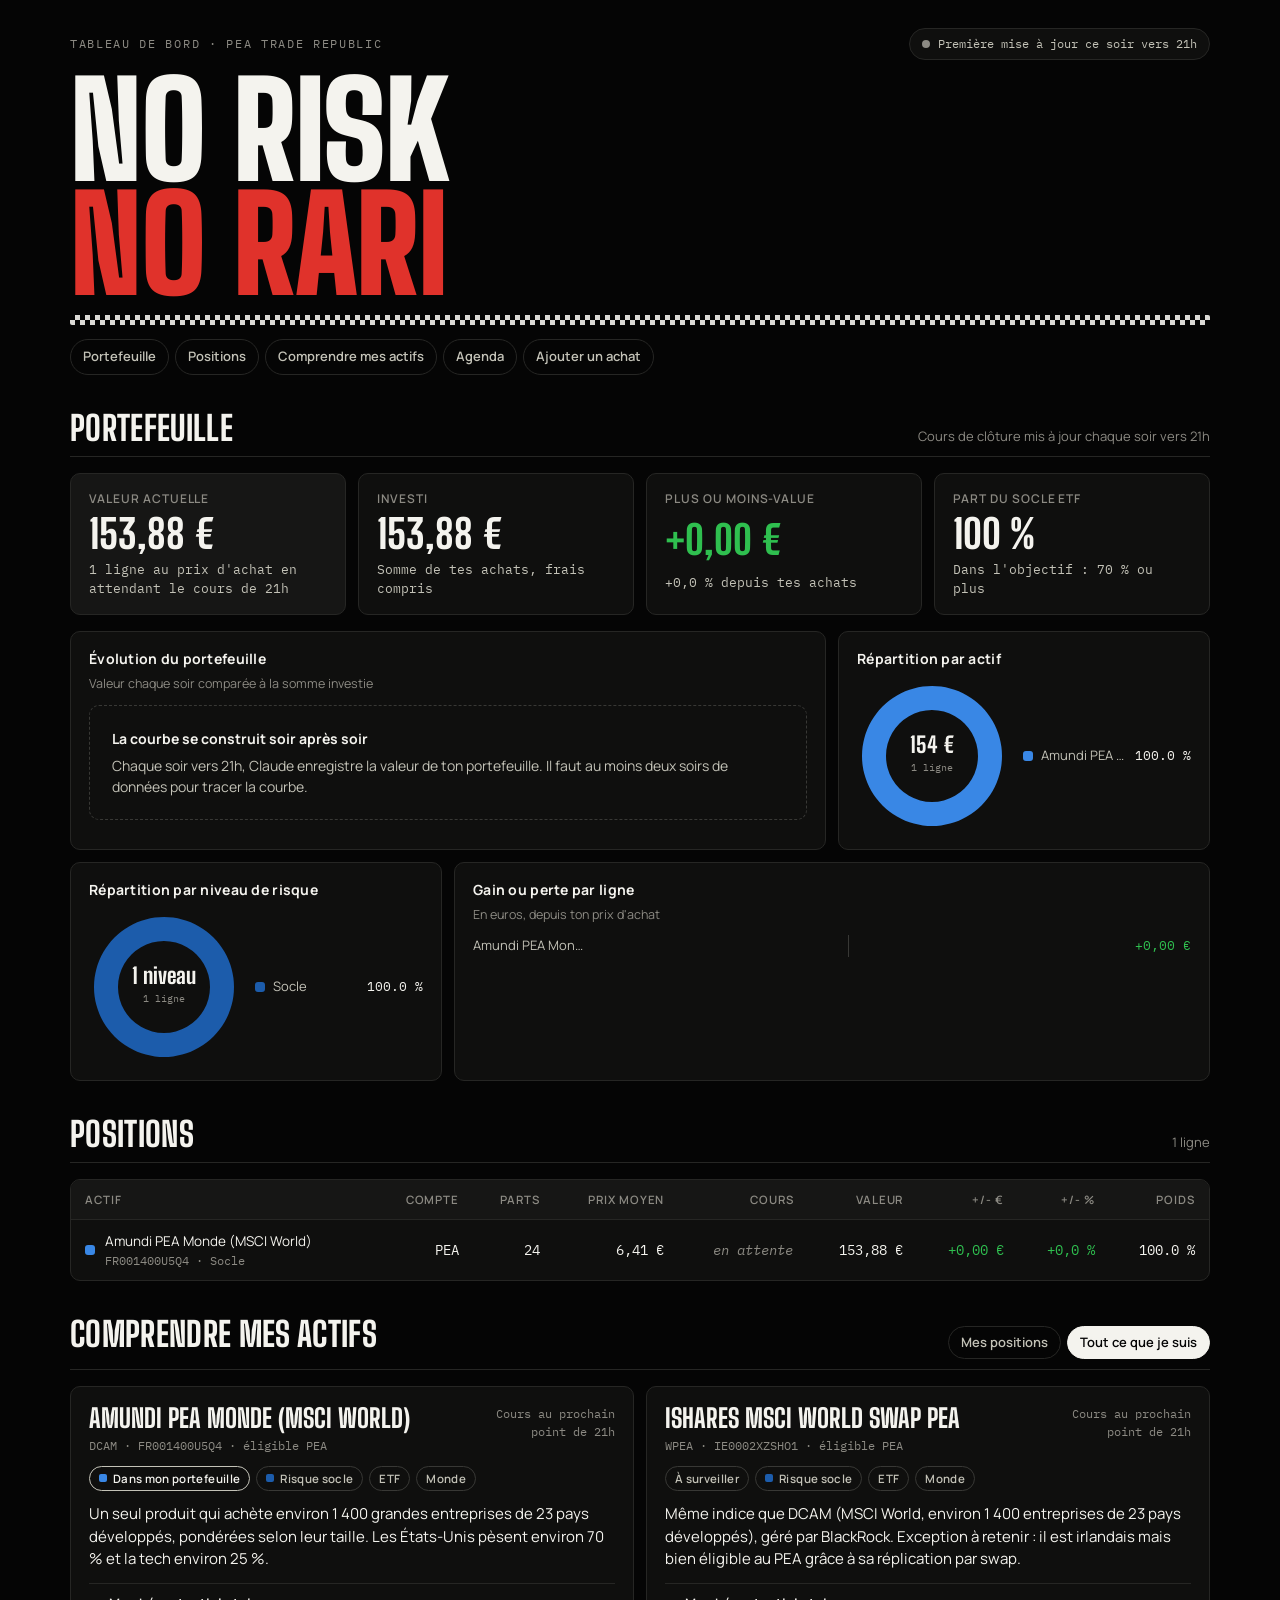
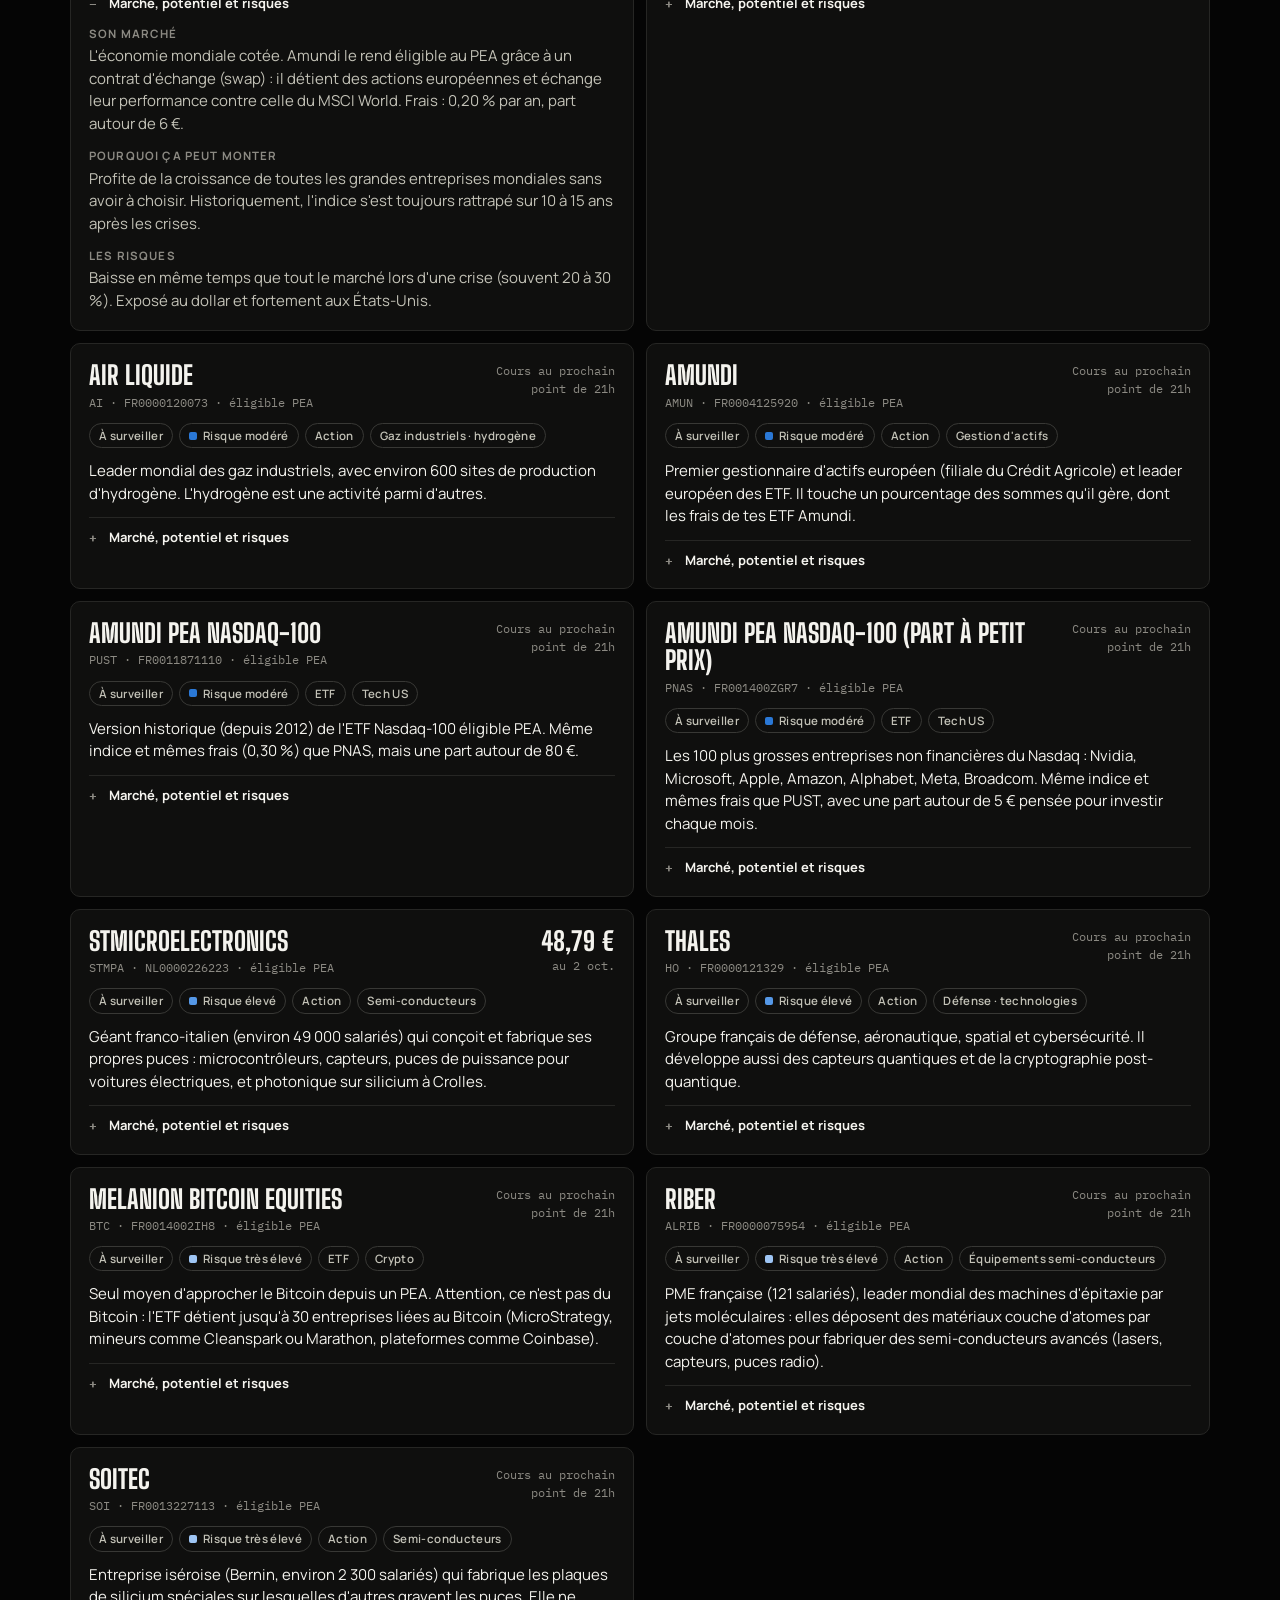
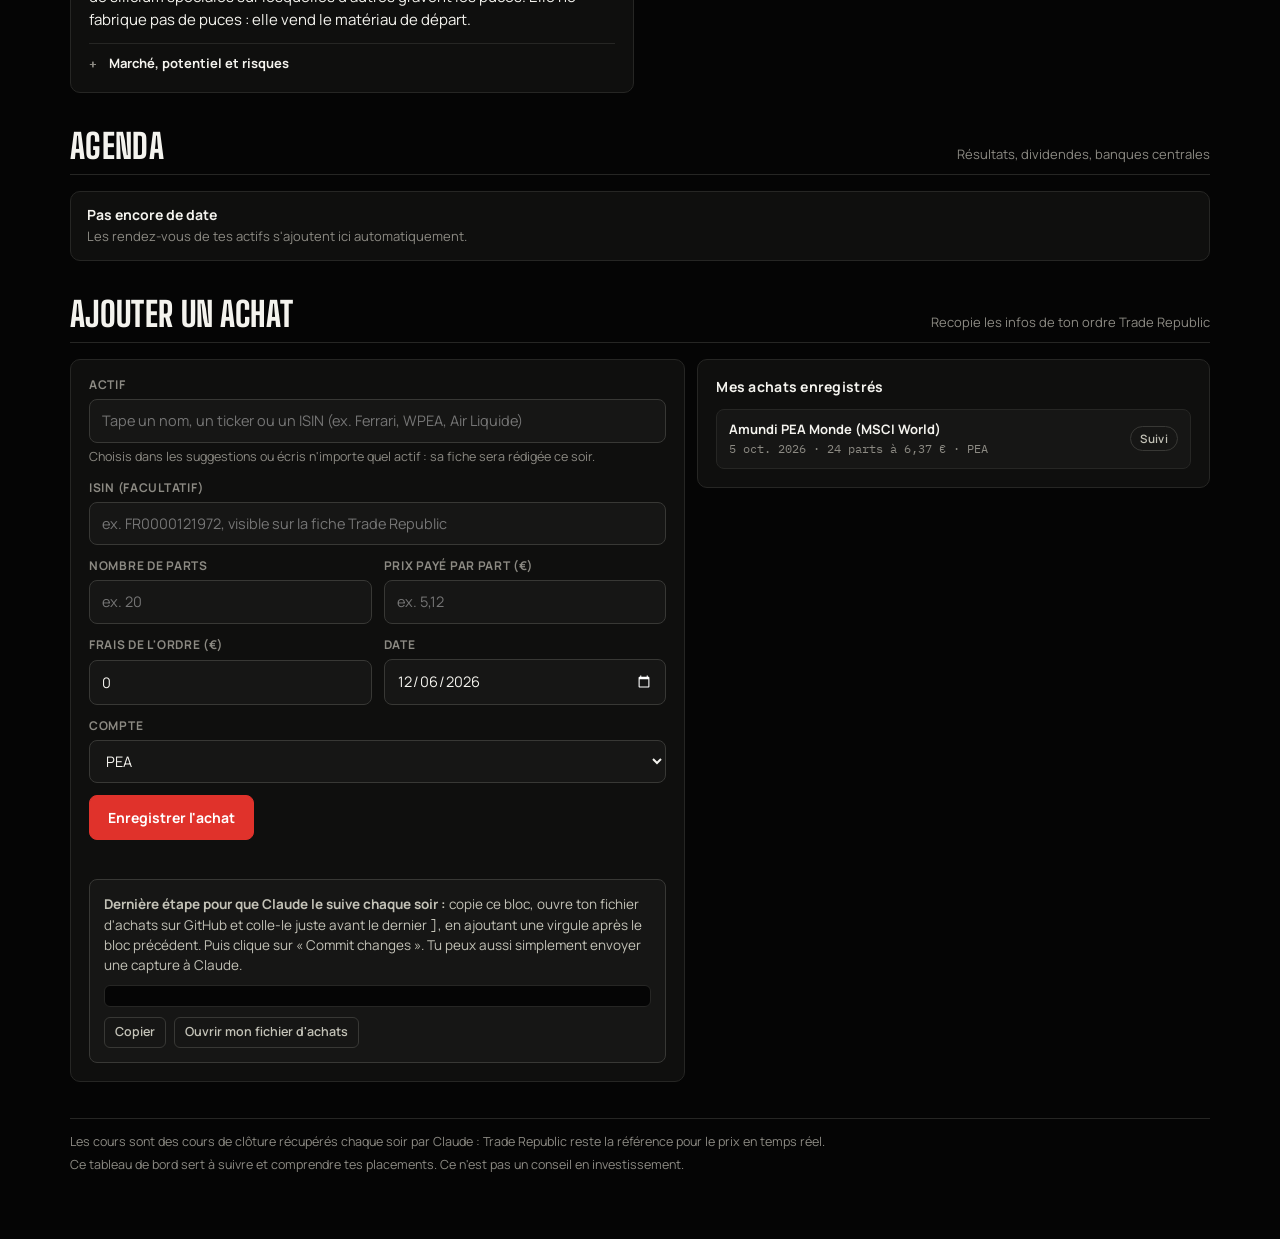
==== index.html @ c82f4ad3 "Tableau de bord No Risk No Rari Co-Authored-By: Claude Opus 5.5 <noreply@anthropic.com> Claude-Sessi" ====
<!doctype html>
<html lang="fr">
<head>
<meta charset="utf-8">
<meta name="viewport" content="width=device-width,initial-scale=1,viewport-fit=cover">
<meta name="theme-color" content="#050505">
<meta name="apple-mobile-web-app-capable" content="yes">
<meta name="apple-mobile-web-app-title" content="No Risk No Rari">
<meta name="robots" content="noindex">
<title>No Risk No Rari</title>
<link rel="preconnect" href="https://fonts.googleapis.com">
<link rel="preconnect" href="https://fonts.gstatic.com" crossorigin>
<link rel="stylesheet" href="https://fonts.googleapis.com/css2?family=Big+Shoulders+Display:wght@600;800;900&family=Manrope:wght@400;500;600;700&family=IBM+Plex+Mono:wght@400;500;600&display=swap">
<style>
html,body{margin:0}
/* Layout: a pit-wall console. Black ground, condensed racing display type for the title and big figures,
   a checkered strip as the one ornament, everything else quiet. Single dark look by design. */
:root {
  color-scheme: dark;
  --bg: #050505;
  --surface: #0f0f0e;
  --surface-2: #161615;
  --line: #262624;
  --line-strong: #383835;
  --fg: #f4f3ee;
  --fg-2: #c3c2b7;
  --muted: #8c8a83;
  --accent: #e0322b;
  --accent-ink: #ffffff;
  --good: #2fbf4f;
  --bad: #ef6a62;
  --s1: #3987e5; --s2: #d95926; --s3: #199e70; --s4: #c98500;
  --s5: #d55181; --s6: #008300; --s7: #9085e9; --s8: #e66767;
  --r1: #1c5cab; --r2: #2a78d6; --r3: #5598e7; --r4: #9ec5f4;
  --font-display: "Big Shoulders Display", Impact, "Arial Narrow", sans-serif;
  --font-body: "Manrope", system-ui, -apple-system, "Segoe UI", sans-serif;
  --font-data: "IBM Plex Mono", ui-monospace, "SF Mono", Menlo, monospace;
  --radius: 10px;
}
* { box-sizing: border-box; }
html, body { background: var(--bg); }
body { color: var(--fg); font-family: var(--font-body); font-size: 15px; line-height: 1.5; }
a { color: var(--fg); }
.wrap { max-width: 1180px; margin: 0 auto; padding-inline: 20px; padding-block: 28px 64px; display: grid; gap: 36px; }

/* Header */
.top { display: grid; gap: 14px; }
.topline { display: flex; flex-wrap: wrap; align-items: center; justify-content: space-between; gap: 12px; }
.eyebrow { font-family: var(--font-data); font-size: 12px; letter-spacing: .14em; text-transform: uppercase; color: var(--muted); }
.title { font-family: var(--font-display); font-weight: 900; font-size: clamp(52px, 11vw, 132px); line-height: .86; letter-spacing: -.01em; margin: 0; text-transform: uppercase; text-wrap: balance; }
.title span { display: block; }
.title .red { color: var(--accent); }
.checker { height: 10px; background: repeating-conic-gradient(var(--fg) 0 25%, var(--bg) 0 50%) 0 0 / 10px 10px; opacity: .9; border-radius: 2px; }
.status { display: inline-flex; align-items: center; gap: 8px; font-family: var(--font-data); font-size: 12px; color: var(--fg-2); background: var(--surface); border: 1px solid var(--line); border-radius: 999px; padding: 6px 12px; }
.dot { width: 8px; height: 8px; border-radius: 50%; background: var(--muted); }
.dot.live { background: var(--good); }
.dot.stale { background: #e8a317; }
nav.tabs { display: flex; flex-wrap: wrap; gap: 6px; }
nav.tabs a { font-size: 13px; font-weight: 600; text-decoration: none; color: var(--fg-2); padding: 7px 12px; border: 1px solid var(--line); border-radius: 999px; }
nav.tabs a:hover, nav.tabs a:focus-visible { color: var(--fg); border-color: var(--line-strong); outline: none; }

section { display: grid; gap: 16px; scroll-margin-top: 16px; }
.sec-head { display: flex; flex-wrap: wrap; align-items: baseline; justify-content: space-between; gap: 8px; border-bottom: 1px solid var(--line); padding-bottom: 10px; }
h2 { font-family: var(--font-display); font-weight: 800; font-size: 34px; line-height: 1; margin: 0; text-transform: uppercase; letter-spacing: .01em; }
.sec-note { color: var(--muted); font-size: 13px; }

/* KPIs */
.kpis { display: grid; grid-template-columns: repeat(4, minmax(0, 1fr)); gap: 12px; }
.kpi { background: var(--surface); border: 1px solid var(--line); border-radius: var(--radius); padding: 16px 18px; display: grid; gap: 6px; min-width: 0; }
.kpi.hero { background: var(--surface-2); }
.kpi .lab { font-size: 12px; font-weight: 600; letter-spacing: .08em; text-transform: uppercase; color: var(--muted); }
.kpi .val { font-family: var(--font-display); font-weight: 800; font-size: 40px; line-height: 1; white-space: nowrap; overflow: hidden; text-overflow: ellipsis; }
.kpi .sub { font-family: var(--font-data); font-size: 12.5px; color: var(--fg-2); }
.up { color: var(--good); } .down { color: var(--bad); }

/* Panels & charts */
.grid-charts { display: grid; grid-template-columns: repeat(3, minmax(0, 1fr)); gap: 12px; }
.panel { background: var(--surface); border: 1px solid var(--line); border-radius: var(--radius); padding: 16px 18px 18px; display: grid; gap: 12px; align-content: start; min-width: 0; }
.panel.wide { grid-column: span 2; }
.panel h3 { margin: 0; font-size: 14px; font-weight: 700; letter-spacing: .02em; }
.panel .hint { font-size: 12.5px; color: var(--muted); margin: -6px 0 0; }
.chart { position: relative; width: 100%; }
.chart svg { display: block; width: 100%; height: auto; overflow: visible; }
.axis-t { fill: var(--muted); font-family: var(--font-data); font-size: 11px; }
.grid-l { stroke: var(--line); stroke-width: 1; }
.tip { position: absolute; pointer-events: none; background: var(--surface-2); border: 1px solid var(--line-strong); border-radius: 8px; padding: 8px 10px; font-size: 12.5px; font-family: var(--font-data); color: var(--fg); white-space: nowrap; transform: translate(-50%, calc(-100% - 12px)); z-index: 2; }
.tip b { font-weight: 600; }
.empty { border: 1px dashed var(--line-strong); border-radius: var(--radius); padding: 22px; color: var(--fg-2); font-size: 14px; display: grid; gap: 6px; place-items: start; }
.empty strong { color: var(--fg); }

.donut-wrap { display: grid; grid-template-columns: 150px minmax(0, 1fr); gap: 16px; align-items: center; }
.legend { list-style: none; margin: 0; padding: 0; display: grid; gap: 7px; min-width: 0; }
.legend li { display: grid; grid-template-columns: 10px minmax(0, 1fr) auto; gap: 8px; align-items: center; font-size: 13px; }
.legend .sw { width: 10px; height: 10px; border-radius: 3px; }
.legend .nm { overflow: hidden; text-overflow: ellipsis; white-space: nowrap; color: var(--fg-2); }
.legend .pc { font-family: var(--font-data); font-variant-numeric: tabular-nums; color: var(--fg); }
.legend li.hl .nm { color: var(--fg); }

.bars { display: grid; gap: 8px; }
.bar-row { display: grid; grid-template-columns: minmax(0, 110px) minmax(0, 1fr) 78px; gap: 10px; align-items: center; font-size: 13px; }
.bar-row .nm { overflow: hidden; text-overflow: ellipsis; white-space: nowrap; color: var(--fg-2); }
.bar-track { position: relative; height: 16px; }
.bar-track::before { content: ""; position: absolute; left: 50%; top: -3px; bottom: -3px; width: 1px; background: var(--line-strong); }
.bar { position: absolute; top: 2px; height: 12px; border-radius: 3px; }
.bar.pos { left: 50%; background: var(--good); border-radius: 0 3px 3px 0; }
.bar.neg { right: 50%; background: var(--bad); border-radius: 3px 0 0 3px; }
.bar-row .v { font-family: var(--font-data); font-variant-numeric: tabular-nums; text-align: right; }

/* Table */
.table-scroll { overflow-x: auto; border: 1px solid var(--line); border-radius: var(--radius); background: var(--surface); }
table { width: 100%; border-collapse: collapse; font-size: 13.5px; min-width: 760px; }
th, td { padding: 11px 14px; text-align: right; border-bottom: 1px solid var(--line); white-space: nowrap; }
th:first-child, td:first-child { text-align: left; }
th { font-size: 11.5px; letter-spacing: .08em; text-transform: uppercase; color: var(--muted); font-weight: 600; background: var(--surface-2); }
td { font-family: var(--font-data); font-variant-numeric: tabular-nums; }
td:first-child { font-family: var(--font-body); }
tr:last-child td { border-bottom: none; }
.asset-cell { display: flex; align-items: center; gap: 10px; }
.asset-cell .sw { width: 10px; height: 10px; border-radius: 3px; flex: none; }
.asset-cell small { display: block; color: var(--muted); font-family: var(--font-data); font-size: 11.5px; }
.pending { color: var(--muted); font-style: italic; }

/* Chips */
.chip { display: inline-flex; align-items: center; gap: 6px; font-size: 11.5px; font-weight: 600; letter-spacing: .03em; padding: 3px 9px; border-radius: 999px; border: 1px solid var(--line-strong); color: var(--fg-2); white-space: nowrap; }
.chip .sw { width: 8px; height: 8px; border-radius: 2px; }
.chip.held { border-color: var(--fg-2); color: var(--fg); }

/* Fiches */
.fiches { display: grid; grid-template-columns: repeat(2, minmax(0, 1fr)); gap: 12px; }
.fiche { background: var(--surface); border: 1px solid var(--line); border-radius: var(--radius); padding: 18px; display: grid; gap: 12px; align-content: start; min-width: 0; }
.fiche-head { display: grid; grid-template-columns: minmax(0, 1fr) auto; gap: 10px; align-items: start; }
.fiche h3 { margin: 0; font-family: var(--font-display); font-weight: 800; font-size: 26px; line-height: 1.05; text-transform: uppercase; }
.fiche .ids { font-family: var(--font-data); font-size: 11.5px; color: var(--muted); margin-top: 4px; }
.fiche .price { text-align: right; }
.fiche .price .p { font-family: var(--font-display); font-weight: 800; font-size: 26px; line-height: 1; }
.fiche .price .d { font-family: var(--font-data); font-size: 12px; }
.chips { display: flex; flex-wrap: wrap; gap: 6px; }
.fiche p { margin: 0; color: var(--fg-2); max-width: 65ch; }
.fiche .lead { color: var(--fg); }
.spark { height: 46px; }
details { border-top: 1px solid var(--line); padding-top: 10px; }
summary { cursor: pointer; font-size: 13px; font-weight: 700; color: var(--fg); list-style: none; display: flex; align-items: center; gap: 8px; }
summary::-webkit-details-marker { display: none; }
summary::before { content: "+"; font-family: var(--font-data); color: var(--muted); width: 12px; }
details[open] summary::before { content: "−"; }
summary:focus-visible { outline: 2px solid var(--fg-2); outline-offset: 3px; border-radius: 4px; }
.blocks { display: grid; gap: 12px; margin-top: 12px; }
.blk h4 { margin: 0 0 3px; font-size: 11.5px; letter-spacing: .1em; text-transform: uppercase; color: var(--muted); font-weight: 700; }
.mini-list { list-style: none; margin: 0; padding: 0; display: grid; gap: 6px; font-size: 13.5px; color: var(--fg-2); }
.mini-list .dt { font-family: var(--font-data); color: var(--fg); margin-right: 8px; font-size: 12.5px; }
.filters { display: flex; flex-wrap: wrap; gap: 6px; }
.filters button { font: inherit; font-size: 13px; font-weight: 600; color: var(--fg-2); background: transparent; border: 1px solid var(--line); border-radius: 999px; padding: 6px 12px; cursor: pointer; }
.filters button[aria-pressed="true"] { color: var(--bg); background: var(--fg); border-color: var(--fg); }

/* Agenda */
.agenda { list-style: none; margin: 0; padding: 0; display: grid; gap: 8px; }
.agenda li { display: grid; grid-template-columns: 74px minmax(0, 1fr) auto; gap: 14px; align-items: center; background: var(--surface); border: 1px solid var(--line); border-radius: var(--radius); padding: 12px 16px; }
.agenda .day { font-family: var(--font-display); font-weight: 800; font-size: 30px; line-height: .9; text-transform: uppercase; }
.agenda .day small { display: block; font-family: var(--font-data); font-weight: 500; font-size: 11.5px; color: var(--muted); letter-spacing: .06em; margin-top: 4px; }
.agenda .what { min-width: 0; }
.agenda .what strong { display: block; font-size: 14px; }
.agenda .what span { color: var(--muted); font-size: 13px; }
.agenda .cd { font-family: var(--font-data); font-size: 12.5px; color: var(--fg-2); white-space: nowrap; }
.agenda .cd.soon { color: var(--accent); }

/* Form */
.add-grid { display: grid; grid-template-columns: minmax(0, 1.2fr) minmax(0, 1fr); gap: 12px; align-items: start; }
form { display: grid; gap: 12px; }
.fields { display: grid; grid-template-columns: repeat(2, minmax(0, 1fr)); gap: 12px; }
.field { display: grid; gap: 5px; min-width: 0; }
.field.full { grid-column: 1 / -1; }
label { font-size: 12px; font-weight: 700; letter-spacing: .06em; text-transform: uppercase; color: var(--muted); }
input, select { font: inherit; font-size: 14.5px; color: var(--fg); background: var(--surface-2); border: 1px solid var(--line-strong); border-radius: 8px; padding: 10px 12px; width: 100%; min-width: 0; }
input:focus-visible, select:focus-visible { outline: 2px solid var(--fg-2); outline-offset: 1px; }
.btn { font: inherit; font-weight: 700; font-size: 14px; border-radius: 8px; padding: 11px 18px; cursor: pointer; border: 1px solid var(--accent); background: var(--accent); color: var(--accent-ink); justify-self: start; }
.btn:focus-visible { outline: 2px solid var(--fg); outline-offset: 2px; }
.btn[disabled] { opacity: .5; cursor: not-allowed; }
.btn-ghost { font: inherit; font-size: 12.5px; font-weight: 600; background: transparent; border: 1px solid var(--line-strong); color: var(--fg-2); border-radius: 6px; padding: 5px 10px; cursor: pointer; }
.btn-ghost.danger { border-color: var(--bad); color: var(--bad); }
.btn-ghost:focus-visible { outline: 2px solid var(--fg-2); outline-offset: 2px; }
.export { display: grid; gap: 10px; border: 1px solid var(--line-strong); border-radius: 8px; padding: 14px; background: var(--surface-2); }
.export p { margin: 0; font-size: 13.5px; color: var(--fg-2); }
.export code { font-family: var(--font-data); }
.export pre { margin: 0; font-family: var(--font-data); font-size: 12.5px; color: var(--fg); background: var(--bg); border: 1px solid var(--line); border-radius: 6px; padding: 10px; overflow-x: auto; }
.export-acts { display: flex; flex-wrap: wrap; gap: 8px; }
.export-acts a { text-decoration: none; display: inline-flex; align-items: center; }
.hint-s { font-size: 12.5px; color: var(--muted); }
.hint-s.ok { color: var(--fg-2); }
.form-msg { font-size: 13px; color: var(--fg-2); min-height: 1.2em; }
.form-msg.err { color: var(--bad); }
.achats { list-style: none; margin: 0; padding: 0; display: grid; gap: 6px; max-height: 420px; overflow-y: auto; }
.achats li { display: grid; grid-template-columns: minmax(0, 1fr) auto; gap: 10px; align-items: center; padding: 10px 12px; border: 1px solid var(--line); border-radius: 8px; background: var(--surface-2); font-size: 13px; }
.achats .meta { font-family: var(--font-data); color: var(--muted); font-size: 12px; }
.achats .acts { display: flex; gap: 6px; }

.foot { color: var(--muted); font-size: 12.5px; border-top: 1px solid var(--line); padding-top: 14px; display: grid; gap: 4px; }

@media (max-width: 900px) {
  .kpis { grid-template-columns: repeat(2, minmax(0, 1fr)); }
  .grid-charts { grid-template-columns: minmax(0, 1fr); }
  .panel.wide { grid-column: auto; }
  .fiches, .add-grid { grid-template-columns: minmax(0, 1fr); }
}
@media (max-width: 480px) {
  .wrap { padding-inline: 16px; }
  .kpi .val { font-size: 32px; }
  .donut-wrap { grid-template-columns: minmax(0, 1fr); }
  .donut-wrap .chart { max-width: 180px; justify-self: center; }
  .fields { grid-template-columns: minmax(0, 1fr); }
  .agenda li { grid-template-columns: 60px minmax(0, 1fr); }
  .agenda .cd { grid-column: 2; }
}
@media (prefers-reduced-motion: reduce) { * { transition: none !important; animation: none !important; scroll-behavior: auto !important; } }
</style>

</head>
<body>
<div class="wrap">
  <header class="top">
    <div class="topline">
      <span class="eyebrow">Tableau de bord · PEA Trade Republic</span>
      <span class="status" id="status"><span class="dot" id="statusDot"></span><span id="statusTxt">Connexion aux données…</span></span>
    </div>
    <h1 class="title"><span>No risk</span><span class="red">No rari</span></h1>
    <div class="checker" aria-hidden="true"></div>
    <nav class="tabs" aria-label="Sections">
      <a href="#portefeuille">Portefeuille</a>
      <a href="#positions">Positions</a>
      <a href="#comprendre">Comprendre mes actifs</a>
      <a href="#agenda">Agenda</a>
      <a href="#ajouter">Ajouter un achat</a>
    </nav>
  </header>

  <section id="portefeuille" aria-labelledby="h-pf">
    <div class="sec-head"><h2 id="h-pf">Portefeuille</h2><span class="sec-note">Cours de clôture mis à jour chaque soir vers 21h</span></div>
    <div class="kpis">
      <div class="kpi hero"><span class="lab">Valeur actuelle</span><span class="val" id="kValeur">—</span><span class="sub" id="kValeurSub">Ajoute ton premier achat</span></div>
      <div class="kpi"><span class="lab">Investi</span><span class="val" id="kInvesti">—</span><span class="sub" id="kInvestiSub">Somme de tes achats, frais compris</span></div>
      <div class="kpi"><span class="lab">Plus ou moins-value</span><span class="val" id="kPv">—</span><span class="sub" id="kPvSub">Depuis tes achats</span></div>
      <div class="kpi"><span class="lab">Part du socle ETF</span><span class="val" id="kSocle">—</span><span class="sub" id="kSocleSub">Objectif conseillé : 70 % ou plus</span></div>
    </div>
    <div class="grid-charts">
      <div class="panel wide">
        <h3>Évolution du portefeuille</h3>
        <p class="hint">Valeur chaque soir comparée à la somme investie</p>
        <div class="chart" id="lineChart"></div>
      </div>
      <div class="panel">
        <h3>Répartition par actif</h3>
        <div id="donutAssets"></div>
      </div>
      <div class="panel">
        <h3>Répartition par niveau de risque</h3>
        <div id="donutRisk"></div>
      </div>
      <div class="panel wide">
        <h3>Gain ou perte par ligne</h3>
        <p class="hint">En euros, depuis ton prix d'achat</p>
        <div id="pvBars"></div>
      </div>
    </div>
  </section>

  <section id="positions" aria-labelledby="h-pos">
    <div class="sec-head"><h2 id="h-pos">Positions</h2><span class="sec-note" id="posNote"></span></div>
    <div id="posTable"></div>
  </section>

  <section id="comprendre" aria-labelledby="h-fi">
    <div class="sec-head"><h2 id="h-fi">Comprendre mes actifs</h2>
      <div class="filters" role="group" aria-label="Filtrer les fiches">
        <button type="button" id="fHeld" aria-pressed="false">Mes positions</button>
        <button type="button" id="fAll" aria-pressed="true">Tout ce que je suis</button>
      </div>
    </div>
    <div class="fiches" id="fiches"></div>
  </section>

  <section id="agenda" aria-labelledby="h-ag">
    <div class="sec-head"><h2 id="h-ag">Agenda</h2><span class="sec-note">Résultats, dividendes, banques centrales</span></div>
    <ul class="agenda" id="agendaList"></ul>
  </section>

  <section id="ajouter" aria-labelledby="h-add">
    <div class="sec-head"><h2 id="h-add">Ajouter un achat</h2><span class="sec-note">Recopie les infos de ton ordre Trade Republic</span></div>
    <div class="add-grid">
      <div class="panel">
        <form id="buyForm" novalidate>
          <div class="fields">
            <div class="field full">
              <label for="fAsset">Actif</label>
              <input id="fAsset" type="text" list="assetList" placeholder="Tape un nom, un ticker ou un ISIN (ex. Ferrari, WPEA, Air Liquide)" autocomplete="off">
              <datalist id="assetList"></datalist>
              <span class="hint-s" id="assetHint">Choisis dans les suggestions ou écris n'importe quel actif : sa fiche sera rédigée ce soir.</span>
            </div>
            <div class="field full">
              <label for="fIsin">ISIN (facultatif)</label>
              <input id="fIsin" type="text" placeholder="ex. FR0000121972, visible sur la fiche Trade Republic" autocomplete="off">
            </div>
            <div class="field">
              <label for="fQte">Nombre de parts</label>
              <input id="fQte" type="number" inputmode="decimal" min="0" step="any" placeholder="ex. 20">
            </div>
            <div class="field">
              <label for="fPrix">Prix payé par part (€)</label>
              <input id="fPrix" type="number" inputmode="decimal" min="0" step="any" placeholder="ex. 5,12">
            </div>
            <div class="field">
              <label for="fFrais">Frais de l'ordre (€)</label>
              <input id="fFrais" type="number" inputmode="decimal" min="0" step="any" value="0">
            </div>
            <div class="field">
              <label for="fDate">Date</label>
              <input id="fDate" type="date">
            </div>
            <div class="field full">
              <label for="fCompte">Compte</label>
              <select id="fCompte"><option value="PEA">PEA</option><option value="CTO">Compte-titres (CTO)</option></select>
            </div>
          </div>
          <button class="btn" id="fSubmit" type="submit">Enregistrer l'achat</button>
          <div class="form-msg" id="formMsg" role="status"></div>
          <div class="export" id="exportBox" hidden>
            <p><strong>Dernière étape pour que Claude le suive chaque soir :</strong> copie ce bloc, ouvre ton fichier d'achats sur GitHub et colle-le juste avant le dernier <code>]</code>, en ajoutant une virgule après le bloc précédent. Puis clique sur « Commit changes ». Tu peux aussi simplement envoyer une capture à Claude.</p>
            <pre id="exportCode"></pre>
            <div class="export-acts"><button type="button" class="btn-ghost" id="copyBtn">Copier</button><a class="btn-ghost" href="https://github.com/corentin190105-coder/no-risk-no-rari/edit/main/data/achats.json" target="_blank" rel="noopener">Ouvrir mon fichier d'achats</a></div>
          </div>
        </form>
      </div>
      <div class="panel">
        <h3>Mes achats enregistrés</h3>
        <ul class="achats" id="achatsList"></ul>
      </div>
    </div>
  </section>

  <footer class="foot">
    <span>Les cours sont des cours de clôture récupérés chaque soir par Claude : Trade Republic reste la référence pour le prix en temps réel.</span>
    <span>Ce tableau de bord sert à suivre et comprendre tes placements. Ce n'est pas un conseil en investissement.</span>
  </footer>
</div>

<script>
(() => {
  const RISKS = ["Socle", "Modéré", "Élevé", "Très élevé"];
  const RISK_VARS = ["--r1", "--r2", "--r3", "--r4"];
  const SERIES = ["--s1", "--s2", "--s3", "--s4", "--s5", "--s6", "--s7", "--s8"];
  const css = (v) => getComputedStyle(document.documentElement).getPropertyValue(v).trim();
  const eur = new Intl.NumberFormat("fr-FR", { style: "currency", currency: "EUR" });
  const eur0 = new Intl.NumberFormat("fr-FR", { style: "currency", currency: "EUR", maximumFractionDigits: 0 });
  const num = new Intl.NumberFormat("fr-FR", { maximumFractionDigits: 4 });
  const pct = (x) => (x >= 0 ? "+" : "") + x.toLocaleString("fr-FR", { minimumFractionDigits: 1, maximumFractionDigits: 1 }) + " %";
  const signEur = (x) => (x >= 0 ? "+" : "−") + eur.format(Math.abs(x));
  const esc = (s) => String(s ?? "").replace(/[&<>"']/g, (c) => ({ "&": "&amp;", "<": "&lt;", ">": "&gt;", '"': "&quot;", "'": "&#39;" }[c]));
  const $ = (id) => document.getElementById(id);
  const todayISO = () => new Date(Date.now() - new Date().getTimezoneOffset() * 60000).toISOString().slice(0, 10);
  const fmtDate = (d, opts = { day: "numeric", month: "short", year: "numeric" }) => {
    if (!d) return "";
    const dt = new Date(d.length <= 10 ? d + "T12:00:00" : d);
    return isNaN(dt) ? esc(d) : dt.toLocaleDateString("fr-FR", opts);
  };

  /* Catalogue of common PEA-eligible names to speed up typing. ISINs are left to the nightly update when not listed here. */
  const CATALOGUE = [
    ["Amundi PEA Monde (MSCI World)", "DCAM", "FR001400U5Q4"], ["iShares MSCI World Swap PEA", "WPEA", "IE0002XZSHO1"], ["Amundi MSCI World Swap", "CW8", "LU1681043599"],
    ["Amundi PEA Nasdaq-100 (part à petit prix)", "PNAS", "FR001400ZGR7"], ["Amundi PEA Nasdaq-100", "PUST", "FR0011871110"],
    ["BNP Paribas Easy S&P 500", "ESE", ""], ["Amundi PEA S&P 500", "PE500", ""], ["Amundi CAC 40", "CACC", ""], ["Amundi PEA Emerging Markets", "PAEEM", "FR0013412020"],
    ["Amundi Stoxx Europe 600", "", ""], ["Amundi Euro Stoxx 50", "", ""], ["Amundi Stoxx Europe Defense", "", ""], ["Melanion Bitcoin Equities", "BTC", "FR0014002IH8"],
    ["Accor", "AC", ""], ["Air Liquide", "AI", "FR0000120073"], ["Airbus", "AIR", ""], ["ArcelorMittal", "MT", ""], ["AXA", "CS", ""], ["BNP Paribas", "BNP", ""],
    ["Bouygues", "EN", ""], ["Bureau Veritas", "BVI", ""], ["Capgemini", "CAP", ""], ["Carrefour", "CA", ""], ["Crédit Agricole", "ACA", ""], ["Danone", "BN", ""],
    ["Dassault Aviation", "AM", ""], ["Dassault Systèmes", "DSY", ""], ["Engie", "ENGI", ""], ["EssilorLuxottica", "EL", ""], ["Eurofins Scientific", "ERF", ""],
    ["Hermès", "RMS", ""], ["Kering", "KER", ""], ["Legrand", "LR", ""], ["L'Oréal", "OR", ""], ["LVMH", "MC", ""], ["Michelin", "ML", ""], ["Orange", "ORA", ""],
    ["Pernod Ricard", "RI", ""], ["Publicis", "PUB", ""], ["Renault", "RNO", ""], ["Safran", "SAF", ""], ["Saint-Gobain", "SGO", ""], ["Sanofi", "SAN", ""],
    ["Schneider Electric", "SU", ""], ["Société Générale", "GLE", ""], ["Stellantis", "STLAP", ""], ["STMicroelectronics", "STMPA", "NL0000226223"],
    ["Thales", "HO", "FR0000121329"], ["TotalEnergies", "TTE", ""], ["Unibail-Rodamco-Westfield", "URW", ""], ["Veolia", "VIE", ""], ["Vinci", "DG", ""],
    ["Amundi", "AMUN", "FR0004125920"], ["Soitec", "SOI", "FR0013227113"], ["Riber", "ALRIB", "FR0000075954"], ["Lhyfe", "LHYFE", ""], ["HDF Energy", "HDF", ""],
    ["Exail Technologies", "EXA", ""], ["Euronext", "ENX", ""], ["GTT", "GTT", ""], ["Rexel", "RXL", ""], ["Nexans", "NEX", ""], ["Valneva", "VLA", ""],
    ["ASML", "ASML", ""], ["BE Semiconductor (Besi)", "BESI", ""], ["Infineon", "IFX", ""], ["SAP", "SAP", ""], ["Siemens", "SIE", ""], ["Siemens Energy", "ENR", ""],
    ["Rheinmetall", "RHM", ""], ["Hensoldt", "HAG", ""], ["Leonardo", "LDO", ""], ["Saab", "SAAB-B", ""], ["Ferrari", "RACE", ""], ["Prosus", "PRX", ""],
    ["Novo Nordisk", "NOVO-B", ""], ["Nel ASA", "NEL", ""], ["Iberdrola", "IBE", ""], ["Enel", "ENEL", ""], ["Adyen", "ADYEN", ""], ["Allianz", "ALV", ""],
  ].map(([nom, ticker, isin]) => ({ nom, ticker, isin }));
  const labelOf = (o) => o.nom + (o.ticker ? " (" + o.ticker + ")" : "");

  const state = { db: null, achats: [], actifs: {}, hist: [], meta: null, agenda: [], filter: "all", confirmId: null, loaded: false };

  /* ---------- Derived data ---------- */
  function positions() {
    const map = new Map();
    for (const a of state.achats) {
      const key = (a.isin || a.nom) + "|" + (a.compte || "PEA");
      const p = map.get(key) || { isin: a.isin, nom: a.nom, compte: a.compte || "PEA", qte: 0, cout: 0 };
      p.qte += Number(a.qte) || 0;
      p.cout += (Number(a.qte) || 0) * (Number(a.prix) || 0) + (Number(a.frais) || 0);
      map.set(key, p);
    }
    const list = [...map.values()].filter((p) => p.qte > 0);
    list.sort((x, y) => String(x.isin).localeCompare(String(y.isin)));
    list.forEach((p, i) => {
      const f = findFiche(p.isin, p.nom) || {};
      p.fiche = f;
      if (!p.isin && f.isin) p.isin = f.isin;
      p.nom = f.nom || p.nom || p.isin;
      p.pru = p.cout / p.qte;
      p.cours = typeof f.prix === "number" ? f.prix : null;
      p.valeur = p.cours != null ? p.cours * p.qte : p.cout;
      p.pv = p.valeur - p.cout;
      p.pvPct = p.cout ? (p.pv / p.cout) * 100 : 0;
      p.risque = RISKS.includes(f.risque) ? f.risque : "Élevé";
      p.color = i < 8 ? css(SERIES[i]) : css("--muted");
    });
    return list;
  }
  function findFiche(isin, nom) {
    if (isin && state.actifs[isin]) return state.actifs[isin];
    const n = String(nom || "").trim().toLowerCase();
    if (!n) return null;
    return Object.values(state.actifs).find((f) => String(f.nom || "").toLowerCase() === n || String(f.ticker || "").toLowerCase() === n) || null;
  }
  function colorFor(isin, pos) {
    const p = pos.find((x) => x.isin === isin);
    return p ? p.color : null;
  }

  /* ---------- Charts ---------- */
  function donut(el, items, centerLabel) {
    const total = items.reduce((s, i) => s + i.value, 0);
    if (!total) { el.innerHTML = '<div class="empty"><strong>Rien à afficher pour l\'instant</strong>Le camembert apparaît dès ton premier achat.</div>'; return; }
    const R = 70, r = 46, C = 75;
    let a0 = -Math.PI / 2;
    const gap = items.length > 1 ? 0.025 : 0;
    const paths = items.map((it, idx) => {
      const ang = (it.value / total) * Math.PI * 2;
      const s = a0 + gap / 2, e = a0 + ang - gap / 2;
      a0 += ang;
      const large = e - s > Math.PI ? 1 : 0;
      const p = (rad, t) => [C + rad * Math.cos(t), C + rad * Math.sin(t)].map((n) => n.toFixed(2)).join(" ");
      const d = ang >= Math.PI * 2 - 0.0001
        ? `M ${C} ${C - R} A ${R} ${R} 0 1 1 ${C - 0.01} ${C - R} L ${C - 0.01} ${C - r} A ${r} ${r} 0 1 0 ${C} ${C - r} Z`
        : `M ${p(R, s)} A ${R} ${R} 0 ${large} 1 ${p(R, e)} L ${p(r, e)} A ${r} ${r} 0 ${large} 0 ${p(r, s)} Z`;
      return `<path d="${d}" fill="${it.color}" data-i="${idx}" tabindex="0" role="img" aria-label="${esc(it.label)} ${((it.value / total) * 100).toFixed(1)} %"></path>`;
    }).join("");
    el.innerHTML = `<div class="donut-wrap"><div class="chart"><svg viewBox="0 0 150 150" aria-hidden="false">${paths}
      <text x="75" y="72" text-anchor="middle" fill="${css("--fg")}" style="font-family:var(--font-display);font-weight:800;font-size:22px" id="${el.id}-c1">${esc(centerLabel)}</text>
      <text x="75" y="90" text-anchor="middle" fill="${css("--muted")}" style="font-family:var(--font-data);font-size:10px" id="${el.id}-c2">${items.length} ligne${items.length > 1 ? "s" : ""}</text></svg></div>
      <ul class="legend">${items.map((it, idx) => `<li data-i="${idx}"><span class="sw" style="background:${it.color}"></span><span class="nm">${esc(it.label)}</span><span class="pc">${((it.value / total) * 100).toFixed(1)} %</span></li>`).join("")}</ul></div>`;
    const c1 = el.querySelector(`#${el.id}-c1`), c2 = el.querySelector(`#${el.id}-c2`);
    const hl = (i) => {
      el.querySelectorAll("path").forEach((pth) => pth.style.opacity = i == null || pth.dataset.i == i ? 1 : .35);
      el.querySelectorAll(".legend li").forEach((li) => li.classList.toggle("hl", li.dataset.i == i));
      if (i == null) { c1.textContent = centerLabel; c2.textContent = `${items.length} ligne${items.length > 1 ? "s" : ""}`; }
      else { c1.textContent = ((items[i].value / total) * 100).toFixed(1) + " %"; c2.textContent = eur0.format(items[i].value); }
    };
    el.querySelectorAll("path, .legend li").forEach((n) => {
      n.addEventListener("mouseenter", () => hl(n.dataset.i));
      n.addEventListener("focus", () => hl(n.dataset.i));
      n.addEventListener("mouseleave", () => hl(null));
      n.addEventListener("blur", () => hl(null));
    });
  }

  function lineChart(el, points) {
    if (points.length < 2) {
      el.innerHTML = `<div class="empty"><strong>La courbe se construit soir après soir</strong>Chaque soir vers 21h, Claude enregistre la valeur de ton portefeuille. Il faut au moins deux soirs de données pour tracer la courbe.${points.length === 1 ? `<span>Premier point : ${eur.format(points[0].valeur)} le ${fmtDate(points[0].d)}.</span>` : ""}</div>`;
      return;
    }
    const W = Math.max(320, el.clientWidth || 640), H = 230, padL = 56, padR = 14, padT = 14, padB = 26;
    const xs = points.map((p) => new Date(p.d + "T12:00:00").getTime());
    const vals = points.flatMap((p) => [p.valeur, p.investi ?? p.valeur]);
    let lo = Math.min(...vals), hi = Math.max(...vals);
    const span = hi - lo || hi * 0.1 || 10; lo -= span * 0.12; hi += span * 0.12; if (lo < 0) lo = 0;
    const x = (t) => padL + ((t - xs[0]) / ((xs[xs.length - 1] - xs[0]) || 1)) * (W - padL - padR);
    const y = (v) => padT + (1 - (v - lo) / (hi - lo)) * (H - padT - padB);
    const ticks = 4, grid = [];
    for (let i = 0; i <= ticks; i++) {
      const v = lo + (i / ticks) * (hi - lo);
      grid.push(`<line class="grid-l" x1="${padL}" x2="${W - padR}" y1="${y(v).toFixed(1)}" y2="${y(v).toFixed(1)}"/><text class="axis-t" x="${padL - 8}" y="${(y(v) + 4).toFixed(1)}" text-anchor="end">${eur0.format(v)}</text>`);
    }
    const xl = [0, Math.floor((points.length - 1) / 2), points.length - 1].filter((v, i, a) => a.indexOf(v) === i)
      .map((i) => `<text class="axis-t" x="${x(xs[i]).toFixed(1)}" y="${H - 6}" text-anchor="${i === 0 ? "start" : i === points.length - 1 ? "end" : "middle"}">${fmtDate(points[i].d, { day: "numeric", month: "short" })}</text>`).join("");
    const pathV = points.map((p, i) => `${i ? "L" : "M"}${x(xs[i]).toFixed(1)} ${y(p.valeur).toFixed(1)}`).join(" ");
    const area = `${pathV} L${x(xs[xs.length - 1]).toFixed(1)} ${(H - padB).toFixed(1)} L${x(xs[0]).toFixed(1)} ${(H - padB).toFixed(1)} Z`;
    const pathI = points.map((p, i) => `${i ? "L" : "M"}${x(xs[i]).toFixed(1)} ${y(p.investi ?? p.valeur).toFixed(1)}`).join(" ");
    const last = points[points.length - 1];
    const blue = css("--s1");
    el.innerHTML = `<svg viewBox="0 0 ${W} ${H}" role="img" aria-label="Évolution de la valeur du portefeuille">
      <defs><linearGradient id="gv" x1="0" y1="0" x2="0" y2="1"><stop offset="0" stop-color="${blue}" stop-opacity=".28"/><stop offset="1" stop-color="${blue}" stop-opacity="0"/></linearGradient></defs>
      ${grid.join("")}${xl}
      <path d="${area}" fill="url(#gv)"/>
      <path d="${pathI}" fill="none" stroke="${css("--muted")}" stroke-width="1.5" stroke-dasharray="4 4"/>
      <path d="${pathV}" fill="none" stroke="${blue}" stroke-width="2" stroke-linejoin="round"/>
      <circle cx="${x(xs[xs.length - 1]).toFixed(1)}" cy="${y(last.valeur).toFixed(1)}" r="4.5" fill="${blue}" stroke="${css("--surface")}" stroke-width="2"/>
      <line id="lc-x" class="grid-l" y1="${padT}" y2="${H - padB}" x1="0" x2="0" stroke="${css("--line-strong")}" visibility="hidden"/>
      <circle id="lc-d" r="4" fill="${blue}" stroke="${css("--surface")}" stroke-width="2" visibility="hidden"/>
      <rect x="${padL}" y="${padT}" width="${W - padL - padR}" height="${H - padT - padB}" fill="transparent" id="lc-hit"/>
    </svg>
    <div class="tip" id="lc-tip" hidden></div>
    <ul class="legend" style="grid-template-columns:repeat(2,max-content);gap:6px 18px;margin-top:6px">
      <li style="grid-template-columns:14px auto"><span class="sw" style="background:${blue};height:3px;width:14px"></span><span class="nm">Valeur du portefeuille</span></li>
      <li style="grid-template-columns:14px auto"><span class="sw" style="background:none;border-top:2px dashed ${css("--muted")};height:0;width:14px"></span><span class="nm">Somme investie</span></li>
    </ul>`;
    const svg = el.querySelector("svg"), hit = el.querySelector("#lc-hit"), tip = el.querySelector("#lc-tip"), lx = el.querySelector("#lc-x"), ld = el.querySelector("#lc-d");
    hit.addEventListener("mousemove", (ev) => {
      const r = svg.getBoundingClientRect(), sx = ((ev.clientX - r.left) / r.width) * W;
      let best = 0; xs.forEach((t, i) => { if (Math.abs(x(t) - sx) < Math.abs(x(xs[best]) - sx)) best = i; });
      const p = points[best], px = x(xs[best]), py = y(p.valeur);
      lx.setAttribute("x1", px); lx.setAttribute("x2", px); lx.setAttribute("visibility", "visible");
      ld.setAttribute("cx", px); ld.setAttribute("cy", py); ld.setAttribute("visibility", "visible");
      const inv = p.investi ?? p.valeur, d = p.valeur - inv;
      tip.innerHTML = `<b>${fmtDate(p.d)}</b><br>Valeur ${eur.format(p.valeur)}<br>Investi ${eur.format(inv)}<br><span class="${d >= 0 ? "up" : "down"}">${signEur(d)}</span>`;
      tip.style.left = (px / W) * r.width + "px"; tip.style.top = (py / H) * r.height + "px"; tip.hidden = false;
    });
    hit.addEventListener("mouseleave", () => { tip.hidden = true; lx.setAttribute("visibility", "hidden"); ld.setAttribute("visibility", "hidden"); });
  }

  function sparkline(hist) {
    if (!Array.isArray(hist) || hist.length < 2) return "";
    const W = 300, H = 46, vals = hist.map((h) => h.p);
    const lo = Math.min(...vals), hi = Math.max(...vals), sp = hi - lo || 1;
    const pts = hist.map((h, i) => [(i / (hist.length - 1)) * (W - 6) + 3, 4 + (1 - (h.p - lo) / sp) * (H - 8)]);
    const up = vals[vals.length - 1] >= vals[0];
    const col = up ? css("--good") : css("--bad");
    const d = pts.map((p, i) => (i ? "L" : "M") + p[0].toFixed(1) + " " + p[1].toFixed(1)).join(" ");
    const l = pts[pts.length - 1];
    return `<svg class="spark" viewBox="0 0 ${W} ${H}" preserveAspectRatio="none" role="img" aria-label="Cours sur ${hist.length} séances, ${up ? "en hausse" : "en baisse"}"><path d="${d}" fill="none" stroke="${col}" stroke-width="1.8" vector-effect="non-scaling-stroke"/><circle cx="${l[0]}" cy="${l[1]}" r="3" fill="${col}"/></svg>`;
  }

  /* ---------- Renderers ---------- */
  function renderKpis(pos) {
    const val = pos.reduce((s, p) => s + p.valeur, 0), cout = pos.reduce((s, p) => s + p.cout, 0), pv = val - cout;
    const socle = pos.filter((p) => p.risque === "Socle").reduce((s, p) => s + p.valeur, 0);
    if (!pos.length) {
      ["kValeur", "kInvesti", "kPv", "kSocle"].forEach((k) => $(k).textContent = "—");
      $("kValeurSub").textContent = "Ajoute ton premier achat en bas de page";
      $("kPvSub").textContent = "Depuis tes achats"; $("kPv").className = "val";
      return;
    }
    $("kValeur").textContent = eur.format(val);
    const missing = pos.filter((p) => p.cours == null).length;
    $("kValeurSub").textContent = missing ? `${missing} ligne${missing > 1 ? "s" : ""} au prix d'achat en attendant le cours de 21h` : `${pos.length} ligne${pos.length > 1 ? "s" : ""} en portefeuille`;
    $("kInvesti").textContent = eur.format(cout);
    $("kPv").textContent = signEur(pv); $("kPv").className = "val " + (pv >= 0 ? "up" : "down");
    $("kPvSub").textContent = pct(cout ? (pv / cout) * 100 : 0) + " depuis tes achats";
    const sp = val ? (socle / val) * 100 : 0;
    $("kSocle").textContent = Math.round(sp) + " %";
    $("kSocleSub").textContent = sp >= 70 ? "Dans l'objectif : 70 % ou plus" : "En dessous de l'objectif de 70 %";
  }

  function renderCharts(pos) {
    lineChart($("lineChart"), state.hist);
    const byAsset = pos.map((p) => ({ label: p.nom, value: p.valeur, color: p.color }));
    donut($("donutAssets"), byAsset, pos.length ? eur0.format(pos.reduce((s, p) => s + p.valeur, 0)) : "");
    const byRisk = RISKS.map((r, i) => ({ label: r, value: pos.filter((p) => p.risque === r).reduce((s, p) => s + p.valeur, 0), color: css(RISK_VARS[i]) })).filter((x) => x.value > 0);
    donut($("donutRisk"), byRisk, pos.length ? byRisk.length + " niveau" + (byRisk.length > 1 ? "x" : "") : "");
    const el = $("pvBars");
    if (!pos.length) { el.innerHTML = '<div class="empty"><strong>Aucune ligne pour l\'instant</strong>Tes gains et pertes par actif s\'afficheront ici.</div>'; return; }
    const max = Math.max(...pos.map((p) => Math.abs(p.pv)), 1);
    el.innerHTML = `<div class="bars">${[...pos].sort((a, b) => b.pv - a.pv).map((p) => {
      const w = (Math.abs(p.pv) / max) * 50;
      return `<div class="bar-row" title="${esc(p.nom)} : ${signEur(p.pv)} (${pct(p.pvPct)})"><span class="nm">${esc(p.nom)}</span><div class="bar-track"><div class="bar ${p.pv >= 0 ? "pos" : "neg"}" style="width:${w.toFixed(2)}%"></div></div><span class="v ${p.pv >= 0 ? "up" : "down"}">${signEur(p.pv)}</span></div>`;
    }).join("")}</div>`;
  }

  function renderTable(pos) {
    const el = $("posTable");
    if (!pos.length) { el.innerHTML = '<div class="empty"><strong>Aucune position enregistrée</strong>Utilise le formulaire « Ajouter un achat » en bas de page, ou envoie une capture de ton portefeuille à Claude.</div>'; $("posNote").textContent = ""; return; }
    const total = pos.reduce((s, p) => s + p.valeur, 0);
    $("posNote").textContent = `${pos.length} ligne${pos.length > 1 ? "s" : ""}`;
    el.innerHTML = `<div class="table-scroll"><table><thead><tr><th>Actif</th><th>Compte</th><th>Parts</th><th>Prix moyen</th><th>Cours</th><th>Valeur</th><th>+/- €</th><th>+/- %</th><th>Poids</th></tr></thead><tbody>${pos.map((p) => `
      <tr><td><div class="asset-cell"><span class="sw" style="background:${p.color}"></span><div>${esc(p.nom)}<small>${esc(p.isin || "")} · ${esc(p.risque)}</small></div></div></td>
      <td>${esc(p.compte)}</td><td>${num.format(p.qte)}</td><td>${eur.format(p.pru)}</td>
      <td>${p.cours != null ? eur.format(p.cours) : '<span class="pending">en attente</span>'}</td>
      <td>${eur.format(p.valeur)}</td><td class="${p.pv >= 0 ? "up" : "down"}">${signEur(p.pv)}</td><td class="${p.pv >= 0 ? "up" : "down"}">${pct(p.pvPct)}</td>
      <td>${total ? ((p.valeur / total) * 100).toFixed(1) : "0"} %</td></tr>`).join("")}</tbody></table></div>`;
  }

  function renderFiches(pos) {
    const held = new Set(pos.map((p) => p.isin));
    let list = Object.values(state.actifs);
    if (state.filter === "held") list = list.filter((f) => held.has(f.isin));
    list.sort((a, b) => (held.has(b.isin) - held.has(a.isin)) || RISKS.indexOf(a.risque) - RISKS.indexOf(b.risque) || String(a.nom).localeCompare(String(b.nom)));
    const el = $("fiches");
    if (!list.length) {
      el.innerHTML = `<div class="empty" style="grid-column:1/-1"><strong>${state.filter === "held" ? "Aucune fiche pour tes positions" : "Les fiches arrivent"}</strong>${state.filter === "held" ? "Ajoute un achat : sa fiche explicative sera rédigée lors de la mise à jour du soir." : "Chaque actif que tu suis aura sa fiche : ce que fait l'entreprise, son marché, ses risques et ses prochains rendez-vous."}</div>`;
      return;
    }
    el.innerHTML = list.map((f) => {
      const isHeld = held.has(f.isin);
      const col = colorFor(f.isin, pos);
      const varj = typeof f.variationJour === "number" ? `<span class="d ${f.variationJour >= 0 ? "up" : "down"}">${pct(f.variationJour)} sur la séance</span>` : (f.prixDate ? `<span class="d" style="color:var(--muted)">au ${fmtDate(f.prixDate, { day: "numeric", month: "short" })}</span>` : "");
      const rdv = (f.rendezvous || []).filter((r) => !r.date || r.date >= todayISO()).slice(0, 4);
      const actus = (f.actus || []).slice(0, 4);
      return `<article class="fiche">
        <div class="fiche-head"><div><h3>${esc(f.nom)}</h3><div class="ids">${esc(f.ticker || "")}${f.ticker ? " · " : ""}${esc(f.isin || "")}${f.pea === false ? " · non éligible PEA" : f.pea ? " · éligible PEA" : ""}</div></div>
          <div class="price">${typeof f.prix === "number" ? `<div class="p">${eur.format(f.prix)}</div>${varj}` : '<div class="d" style="color:var(--muted)">Cours au prochain<br>point de 21h</div>'}</div></div>
        <div class="chips">${isHeld ? `<span class="chip held">${col ? `<span class="sw" style="background:${col}"></span>` : ""}Dans mon portefeuille</span>` : '<span class="chip">À surveiller</span>'}<span class="chip"><span class="sw" style="background:${css(RISK_VARS[Math.max(0, RISKS.indexOf(f.risque))])}"></span>Risque ${esc((f.risque || "?").toLowerCase())}</span>${f.type ? `<span class="chip">${esc(f.type)}</span>` : ""}${f.secteur ? `<span class="chip">${esc(f.secteur)}</span>` : ""}</div>
        ${sparkline(f.historique)}
        <p class="lead">${esc(f.activite || "")}</p>
        <details ${isHeld ? "open" : ""}><summary>Marché, potentiel et risques</summary><div class="blocks">
          ${f.marche ? `<div class="blk"><h4>Son marché</h4><p>${esc(f.marche)}</p></div>` : ""}
          ${f.potentiel ? `<div class="blk"><h4>Pourquoi ça peut monter</h4><p>${esc(f.potentiel)}</p></div>` : ""}
          ${f.risques ? `<div class="blk"><h4>Les risques</h4><p>${esc(f.risques)}</p></div>` : ""}
          ${rdv.length ? `<div class="blk"><h4>Prochains rendez-vous</h4><ul class="mini-list">${rdv.map((r) => `<li><span class="dt">${fmtDate(r.date, { day: "numeric", month: "short" })}</span>${esc(r.titre)}</li>`).join("")}</ul></div>` : ""}
          ${actus.length ? `<div class="blk"><h4>Actus récentes</h4><ul class="mini-list">${actus.map((a) => `<li><span class="dt">${fmtDate(a.date, { day: "numeric", month: "short" })}</span>${a.url ? `<a href="${esc(a.url)}" target="_blank" rel="noopener">${esc(a.titre)}</a>` : esc(a.titre)}</li>`).join("")}</ul></div>` : ""}
        </div></details>
      </article>`;
    }).join("");
  }

  function renderAgenda() {
    const el = $("agendaList"), t = todayISO();
    const fromFiches = Object.values(state.actifs).flatMap((f) => (f.rendezvous || []).map((r) => ({ date: r.date, titre: r.titre, sous: f.nom })));
    const seen = new Set();
    const items = [...state.agenda.map((a) => ({ date: a.date, titre: a.titre, sous: a.detail || "" })), ...fromFiches]
      .filter((a) => a.date && a.date >= t)
      .filter((a) => { const k = a.date + a.titre; if (seen.has(k)) return false; seen.add(k); return true; })
      .sort((a, b) => a.date.localeCompare(b.date)).slice(0, 12);
    if (!items.length) { el.innerHTML = '<li style="grid-template-columns:1fr"><span class="what"><strong>Pas encore de date</strong><span>Les rendez-vous de tes actifs s\'ajoutent ici automatiquement.</span></span></li>'; return; }
    el.innerHTML = items.map((a) => {
      const d = new Date(a.date + "T12:00:00"), days = Math.round((d - new Date(t + "T12:00:00")) / 86400000);
      return `<li><div class="day">${d.getDate()}<small>${d.toLocaleDateString("fr-FR", { month: "short" }).replace(".", "")} ${String(d.getFullYear()).slice(2)}</small></div>
        <div class="what"><strong>${esc(a.titre)}</strong><span>${esc(a.sous)}</span></div>
        <span class="cd ${days <= 7 ? "soon" : ""}">${days === 0 ? "aujourd'hui" : days === 1 ? "demain" : "dans " + days + " j"}</span></li>`;
    }).join("");
  }

  function renderForm() {
    $("assetList").innerHTML = suggestions().map((o) => `<option value="${esc(labelOf(o))}">${o.isin ? esc(o.isin) : ""}</option>`).join("");
    const el = $("achatsList");
    if (!state.achats.length) { el.innerHTML = '<li style="grid-template-columns:1fr"><span class="meta">Aucun achat enregistré. Ton premier achat apparaîtra ici.</span></li>'; return; }
    el.innerHTML = [...state.achats].sort((a, b) => String(b.date).localeCompare(String(a.date))).map((a) => {
      const nom = (findFiche(a.isin, a.nom) || {}).nom || a.nom || a.isin;
      const confirming = state.confirmId === a.id;
      return `<li><div><strong>${esc(nom)}</strong><div class="meta">${fmtDate(a.date)} · ${num.format(a.qte)} part${a.qte > 1 ? "s" : ""} à ${eur.format(a.prix)} · ${esc(a.compte || "PEA")}</div></div>
        <div class="acts">${!a.pending ? '<span class="chip">Suivi</span>' : confirming ? `<button type="button" class="btn-ghost danger" data-del="${esc(a.id)}">Retirer</button><button type="button" class="btn-ghost" data-cancel="1">Annuler</button>` : `<span class="chip">Sur cet appareil</span><button type="button" class="btn-ghost" data-ask="${esc(a.id)}">Retirer</button>`}</div></li>`;
    }).join("");
  }

  function renderStatus() {
    const dot = $("statusDot"), txt = $("statusTxt");
    if (!state.db) return;
    const m = state.meta;
    if (!m || !m.date) { dot.className = "dot"; txt.textContent = "Première mise à jour ce soir vers 21h"; return; }
    const ageH = (Date.now() - new Date(m.date).getTime()) / 3600000;
    dot.className = "dot " + (ageH < 30 ? "live" : "stale");
    txt.textContent = "Mis à jour le " + new Date(m.date).toLocaleString("fr-FR", { day: "numeric", month: "short", hour: "2-digit", minute: "2-digit" });
  }

  function renderAll() {
    const pos = positions();
    renderStatus(); renderKpis(pos); renderCharts(pos); renderTable(pos); renderFiches(pos); renderAgenda(); renderForm();
  }

  /* ---------- Form ---------- */
  function suggestions() {
    const seen = new Set(), out = [];
    const push = (o) => { const k = (o.isin || o.nom).toLowerCase(); if (seen.has(k)) return; seen.add(k); out.push(o); };
    Object.values(state.actifs).forEach((f) => push({ nom: f.nom, ticker: f.ticker || "", isin: f.isin || "" }));
    CATALOGUE.forEach(push);
    return out.sort((a, b) => a.nom.localeCompare(b.nom, "fr"));
  }
  function matchAsset(text) {
    const t = text.trim().toLowerCase();
    if (!t) return null;
    return suggestions().find((o) => labelOf(o).toLowerCase() === t || o.nom.toLowerCase() === t || (o.ticker && o.ticker.toLowerCase() === t) || (o.isin && o.isin.toLowerCase() === t)) || null;
  }
  $("fAsset").addEventListener("input", () => {
    const m = matchAsset($("fAsset").value), h = $("assetHint");
    if (m && m.isin) { $("fIsin").value = m.isin; h.textContent = "Actif reconnu, ISIN rempli automatiquement."; h.className = "hint-s ok"; }
    else if (m) { h.textContent = "Actif reconnu. Ajoute l'ISIN si tu l'as, sinon il sera retrouvé ce soir."; h.className = "hint-s ok"; }
    else { h.textContent = "Choisis dans les suggestions ou écris n'importe quel actif : sa fiche sera rédigée ce soir."; h.className = "hint-s"; }
  });
  $("fDate").value = todayISO();
  const msg = (t, err) => { $("formMsg").textContent = t; $("formMsg").className = "form-msg" + (err ? " err" : ""); };

  const LS = "nrnr-achats-en-attente";
  const loadPending = () => { try { return JSON.parse(localStorage.getItem(LS) || "[]"); } catch (e) { return []; } };
  const savePending = (arr) => { try { localStorage.setItem(LS, JSON.stringify(arr)); } catch (e) {} };
  const EDIT_URL = "https://github.com/corentin190105-coder/no-risk-no-rari/edit/main/data/achats.json";

  $("buyForm").addEventListener("submit", (ev) => {
    ev.preventDefault();
    const typed = $("fAsset").value.trim();
    if (!typed) return msg("Indique l'actif que tu as acheté.", true);
    const m = matchAsset(typed);
    let nom = m ? m.nom : typed;
    let isin = $("fIsin").value.trim().toUpperCase().replace(/\s+/g, "") || (m && m.isin) || "";
    if (isin && !/^[A-Z]{2}[A-Z0-9]{9}[0-9]$/.test(isin)) return msg("L'ISIN doit faire 12 caractères, comme FR0013227113. Laisse le champ vide si tu ne l'as pas.", true);
    if (!isin && /^[A-Z]{2}[A-Z0-9]{9}[0-9]$/.test(typed.toUpperCase())) { isin = typed.toUpperCase(); }
    const qte = parseFloat(String($("fQte").value).replace(",", ".")), prix = parseFloat(String($("fPrix").value).replace(",", ".")), frais = parseFloat(String($("fFrais").value || "0").replace(",", ".")) || 0;
    if (!(qte > 0)) return msg("Indique un nombre de parts supérieur à zéro.", true);
    if (!(prix > 0)) return msg("Indique le prix payé pour une part.", true);
    const date = $("fDate").value || todayISO();
    const id = (String(isin || nom).toLowerCase().replace(/[^a-z0-9]+/g, "-").slice(0, 24) + "-" + date + "-" + Math.random().toString(36).slice(2, 6));
    const entry = { id, isin, nom, qte, prix, frais, date, compte: $("fCompte").value };
    const pend = loadPending(); pend.push(entry); savePending(pend);
    state.achats = mergeAchats();
    renderAll();
    showExport(entry);
    msg(`Achat ajouté sur cet appareil : ${num.format(qte)} part${qte > 1 ? "s" : ""} de ${nom}. Pour qu'il soit suivi chaque soir, enregistre-le dans ton fichier d'achats (étape ci-dessous).`);
    $("fQte").value = ""; $("fPrix").value = ""; $("fFrais").value = "0"; $("fAsset").value = ""; $("fIsin").value = "";
    $("assetHint").textContent = "Choisis dans les suggestions ou écris n'importe quel actif : sa fiche sera rédigée ce soir."; $("assetHint").className = "hint-s";
  });

  function showExport(entry) {
    const box = $("exportBox");
    const txt = JSON.stringify(entry, null, 2);
    box.hidden = false;
    $("exportCode").textContent = txt;
  }
  $("copyBtn").addEventListener("click", async () => {
    const t = $("exportCode").textContent;
    try { await navigator.clipboard.writeText(t); $("copyBtn").textContent = "Copié"; setTimeout(() => $("copyBtn").textContent = "Copier", 1500); }
    catch (e) { const r = document.createRange(); r.selectNodeContents($("exportCode")); const s = getSelection(); s.removeAllRanges(); s.addRange(r); }
  });

  $("achatsList").addEventListener("click", (ev) => {
    const b = ev.target.closest("button"); if (!b) return;
    if (b.dataset.ask) { state.confirmId = b.dataset.ask; renderForm(); return; }
    if (b.dataset.cancel) { state.confirmId = null; renderForm(); return; }
    if (b.dataset.del) {
      savePending(loadPending().filter((a) => a.id !== b.dataset.del));
      state.confirmId = null; state.achats = mergeAchats(); renderAll();
    }
  });

  $("fHeld").addEventListener("click", () => { state.filter = "held"; $("fHeld").setAttribute("aria-pressed", "true"); $("fAll").setAttribute("aria-pressed", "false"); renderFiches(positions()); });
  $("fAll").addEventListener("click", () => { state.filter = "all"; $("fAll").setAttribute("aria-pressed", "true"); $("fHeld").setAttribute("aria-pressed", "false"); renderFiches(positions()); });

  let rt; window.addEventListener("resize", () => { clearTimeout(rt); rt = setTimeout(() => lineChart($("lineChart"), state.hist), 150); });

  /* ---------- Data ---------- */
  renderAll();
  let fileAchats = [];
  function mergeAchats() {
    const ids = new Set(fileAchats.map((a) => a.id));
    const pend = loadPending().filter((a) => !ids.has(a.id));
    if (pend.length !== loadPending().length) savePending(pend);
    return [...fileAchats, ...pend.map((a) => ({ ...a, pending: true }))];
  }
  async function getJSON(path) {
    const r = await fetch(path + "?t=" + Date.now(), { cache: "no-store" });
    if (!r.ok) throw new Error(path);
    return r.json();
  }
  async function boot() {
    try {
      const [marche, achats] = await Promise.all([getJSON("data/marche.json"), getJSON("data/achats.json")]);
      fileAchats = Array.isArray(achats) ? achats : [];
      state.achats = mergeAchats();
      const m = {}; (marche.actifs || []).forEach((f) => { if (f && f.isin) m[f.isin] = f; }); state.actifs = m;
      state.agenda = marche.agenda || [];
      state.hist = [...(marche.historique || [])].sort((a, b) => String(a.d).localeCompare(String(b.d)));
      state.meta = marche.meta || null;
      state.db = true;
      renderAll();
    } catch (e) {
      $("statusDot").className = "dot stale"; $("statusTxt").textContent = "Données introuvables, recharge la page";
    }
  }
  boot();
})();
</script>
</body>
</html>
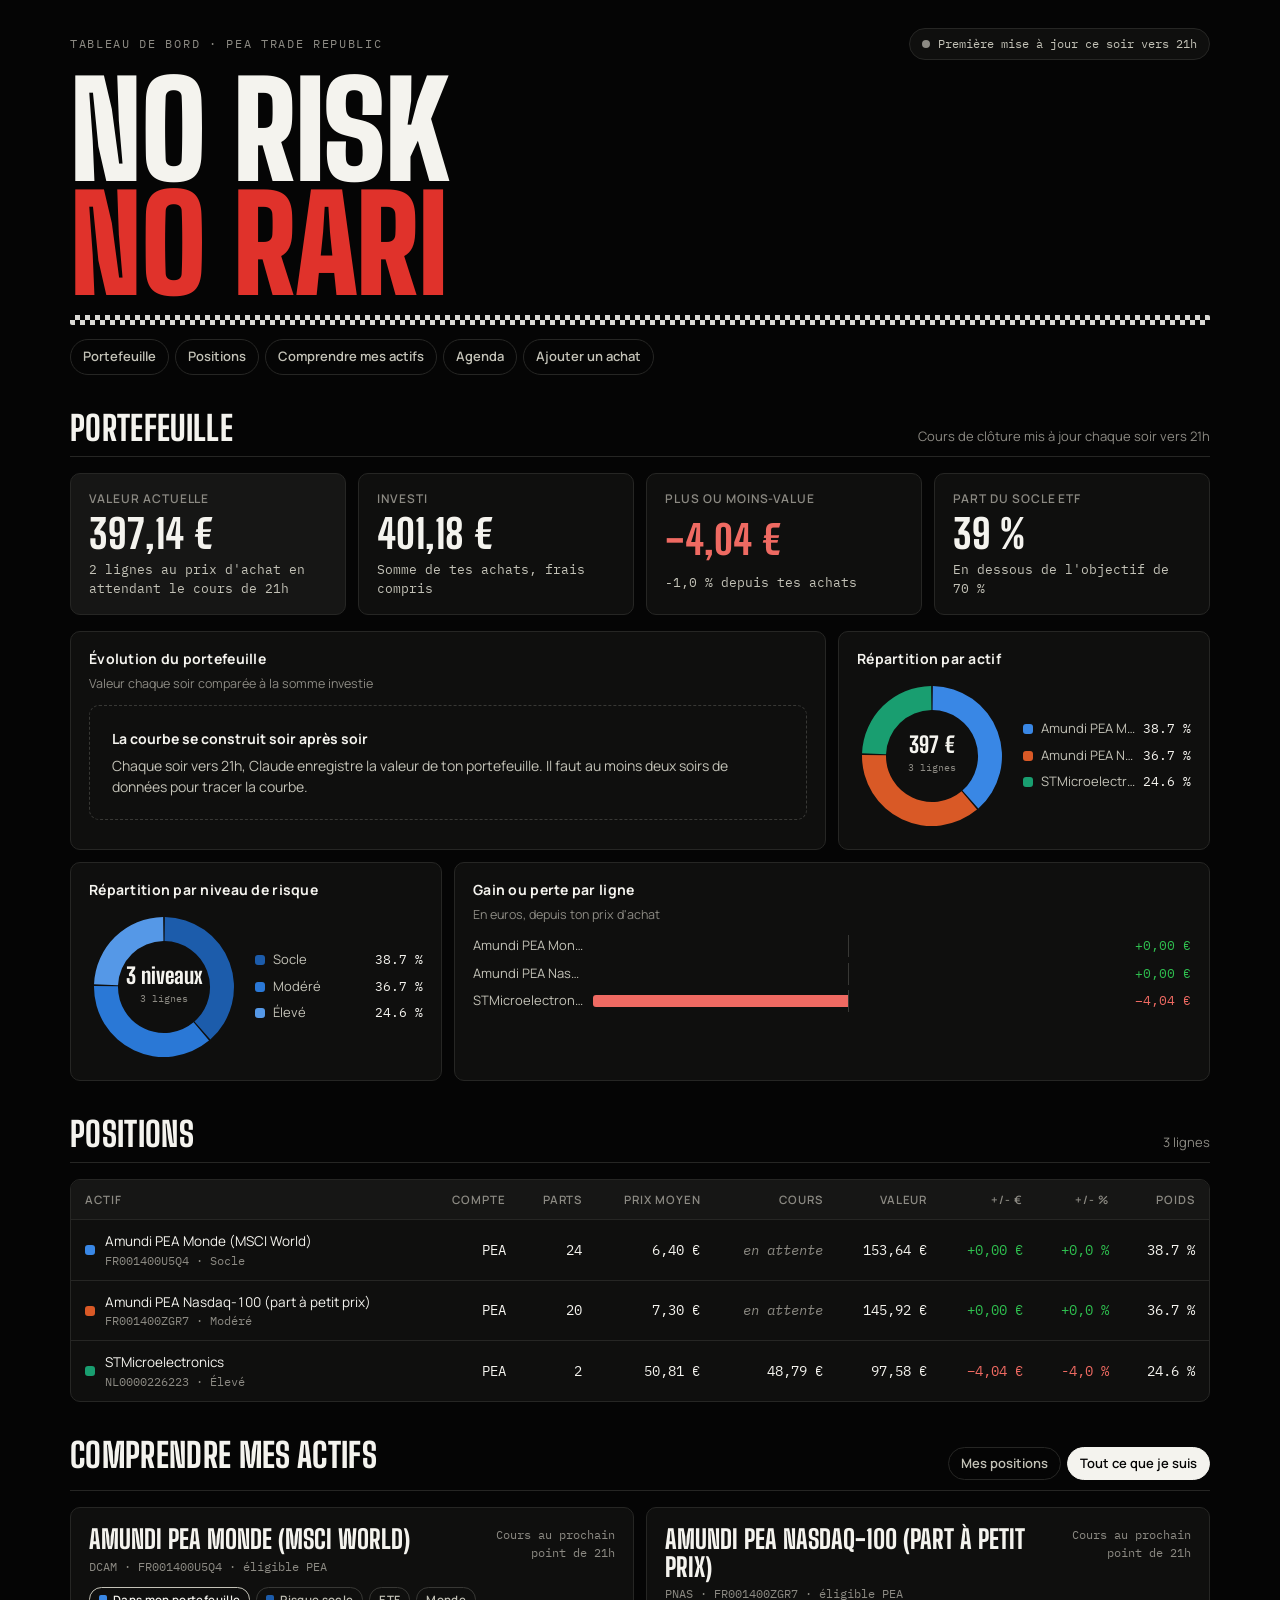
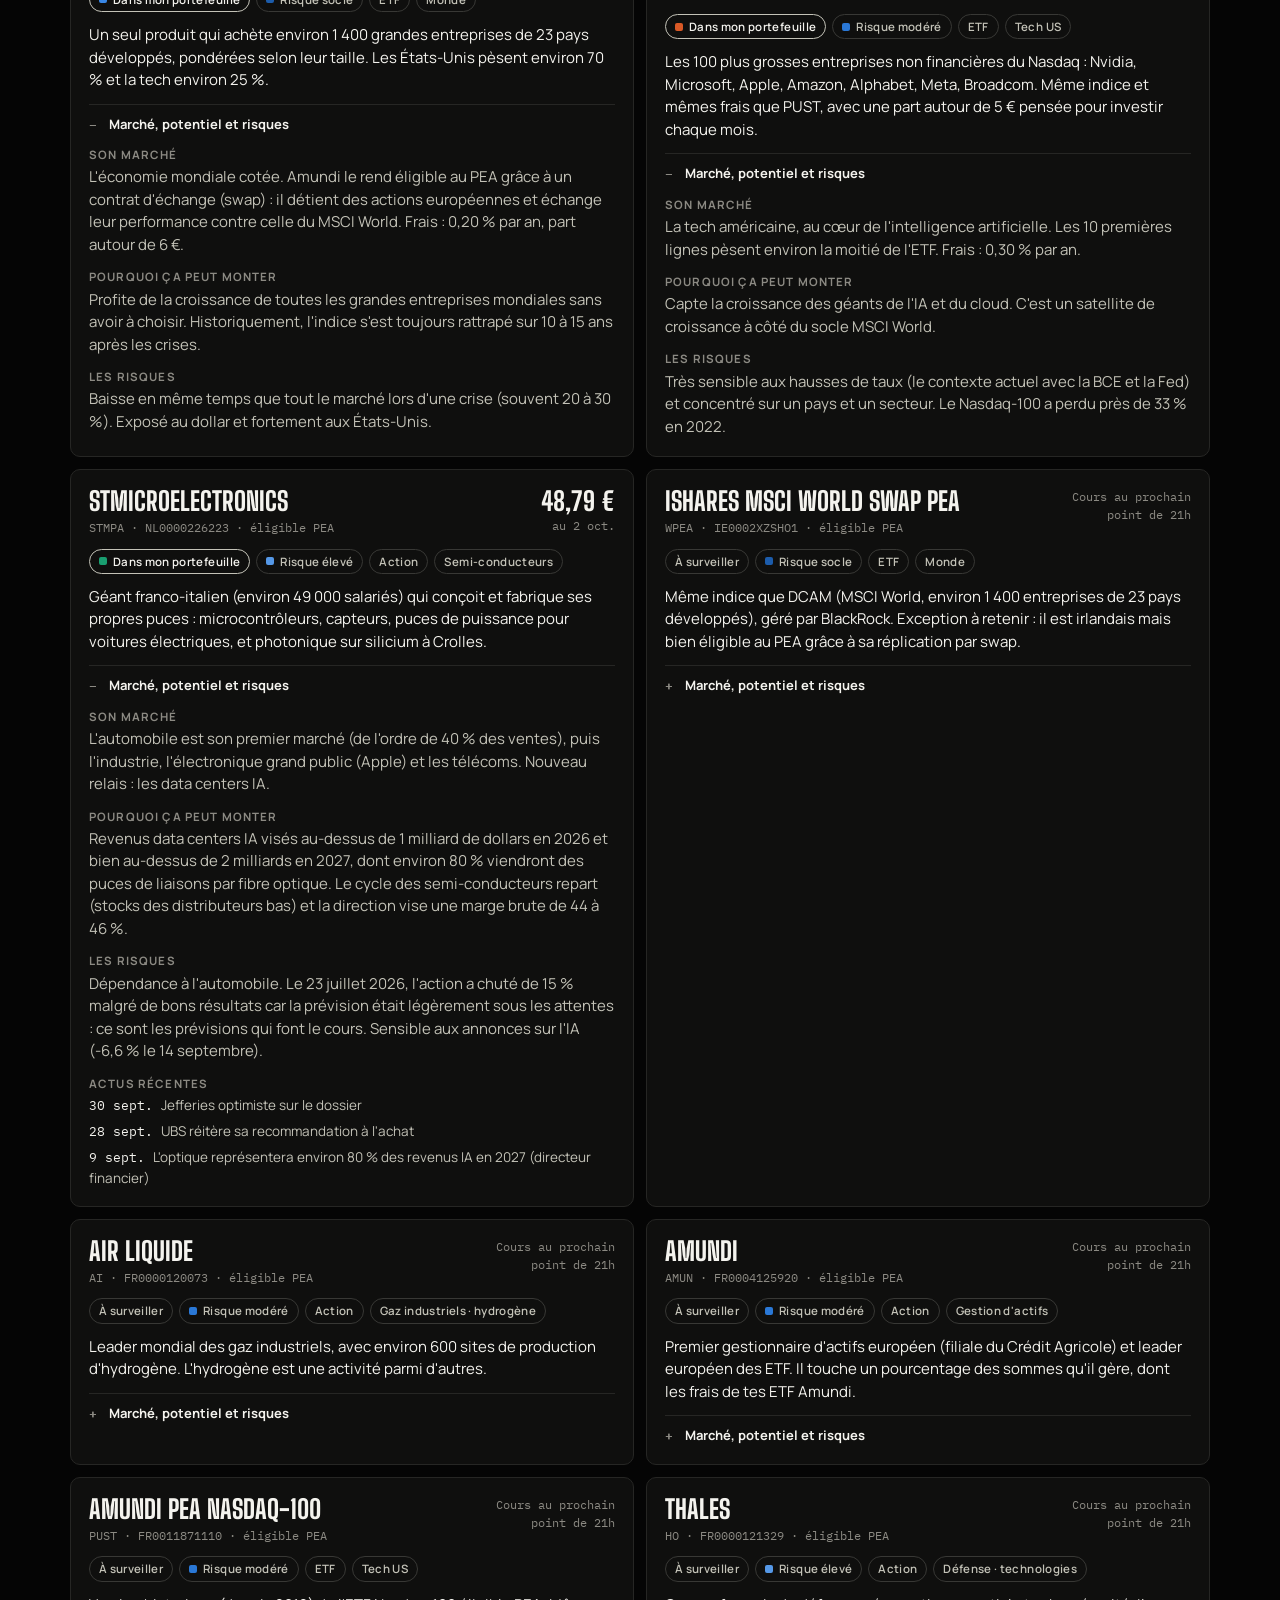
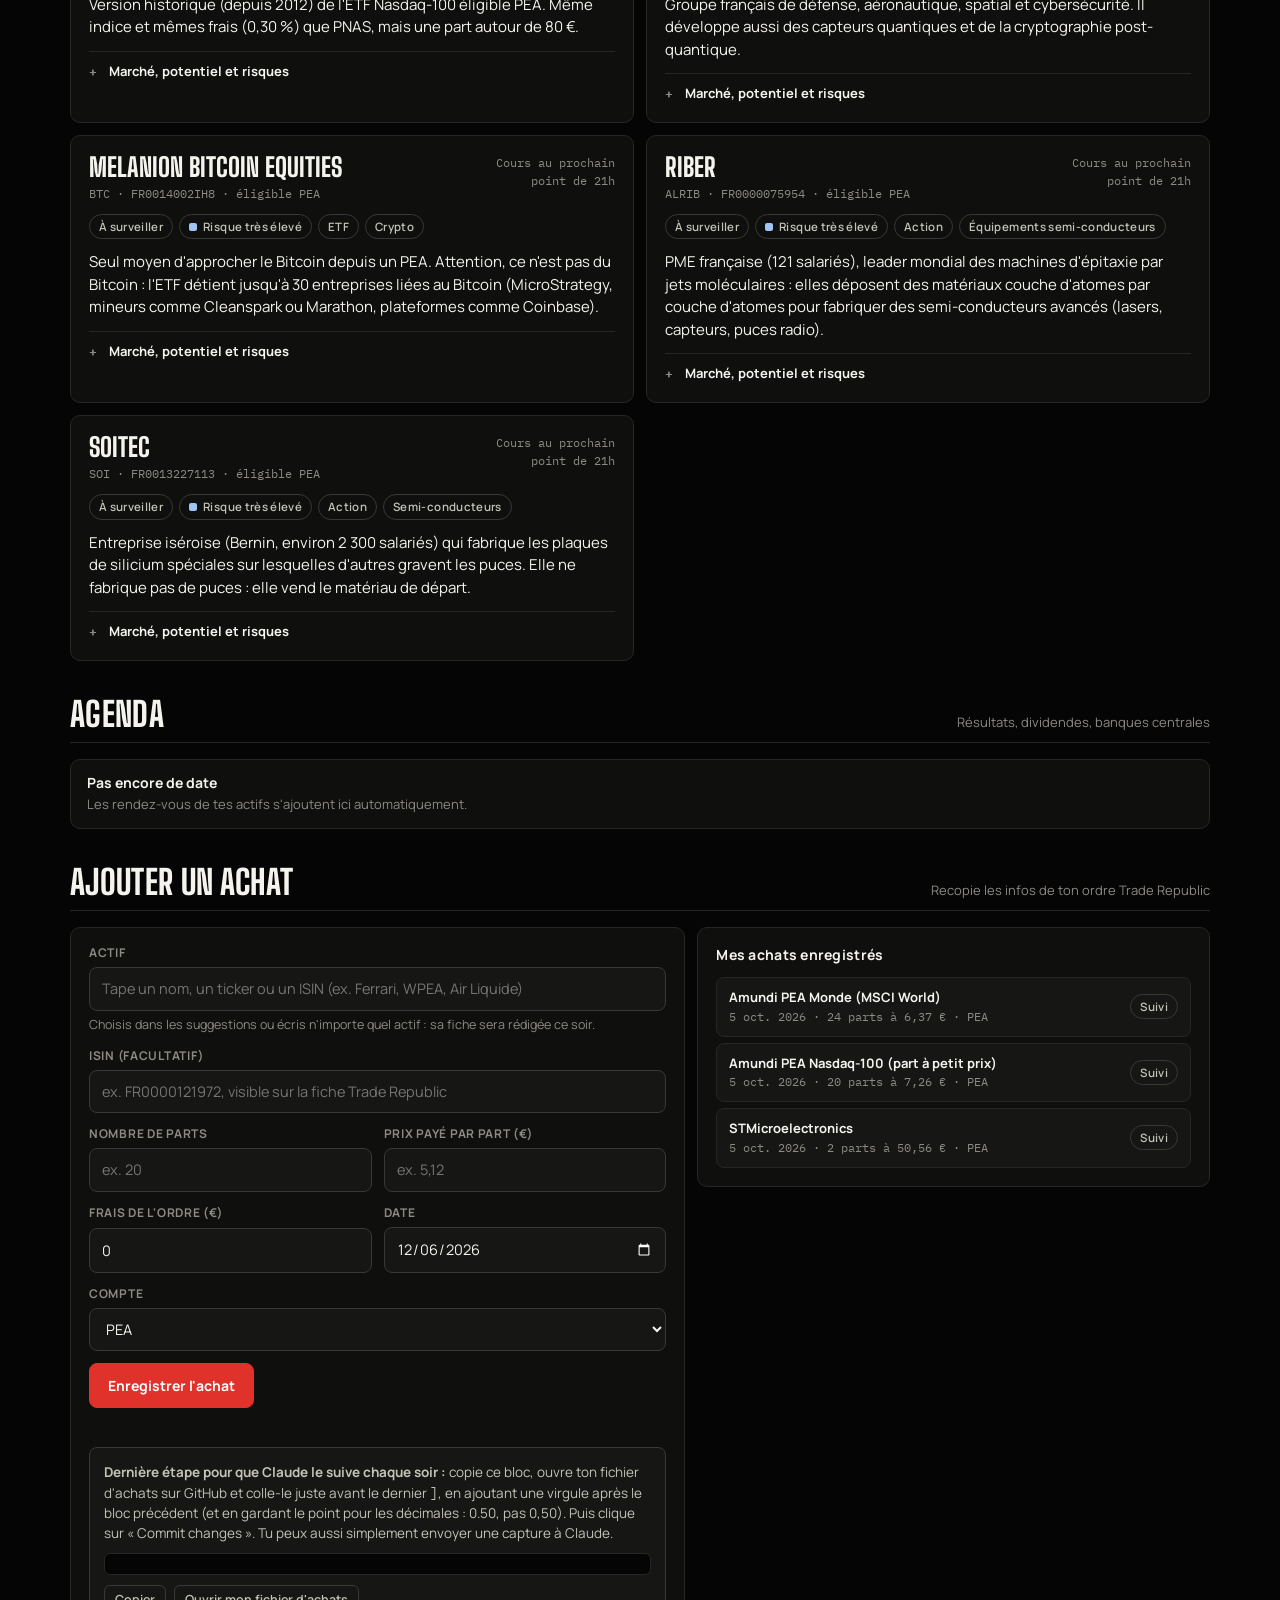
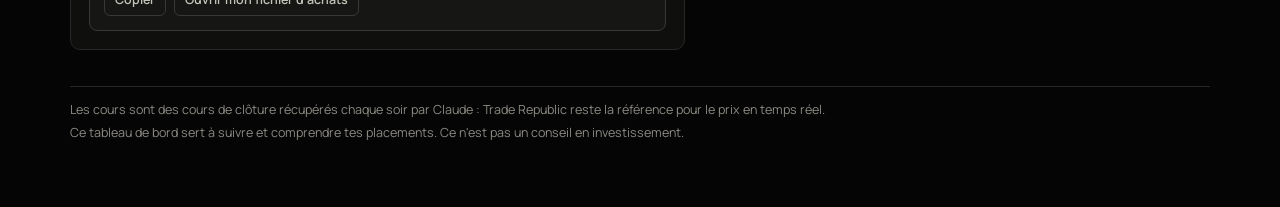
==== commit 88b70075: "Répare le fichier d'achats et rend la page tolérante aux erreurs de format Co-Authored-By: Claude Op" ====
--- a/index.html
+++ b/index.html
@@ -322,7 +322,7 @@
           <button class="btn" id="fSubmit" type="submit">Enregistrer l'achat</button>
           <div class="form-msg" id="formMsg" role="status"></div>
           <div class="export" id="exportBox" hidden>
-            <p><strong>Dernière étape pour que Claude le suive chaque soir :</strong> copie ce bloc, ouvre ton fichier d'achats sur GitHub et colle-le juste avant le dernier <code>]</code>, en ajoutant une virgule après le bloc précédent. Puis clique sur « Commit changes ». Tu peux aussi simplement envoyer une capture à Claude.</p>
+            <p><strong>Dernière étape pour que Claude le suive chaque soir :</strong> copie ce bloc, ouvre ton fichier d'achats sur GitHub et colle-le juste avant le dernier <code>]</code>, en ajoutant une virgule après le bloc précédent (et en gardant le point pour les décimales : 0.50, pas 0,50). Puis clique sur « Commit changes ». Tu peux aussi simplement envoyer une capture à Claude.</p>
             <pre id="exportCode"></pre>
             <div class="export-acts"><button type="button" class="btn-ghost" id="copyBtn">Copier</button><a class="btn-ghost" href="https://github.com/corentin190105-coder/no-risk-no-rari/edit/main/data/achats.json" target="_blank" rel="noopener">Ouvrir mon fichier d'achats</a></div>
           </div>
@@ -744,9 +744,11 @@
     return r.json();
   }
   async function boot() {
+    let achatsOk = true;
     try {
-      const [marche, achats] = await Promise.all([getJSON("data/marche.json"), getJSON("data/achats.json")]);
-      fileAchats = Array.isArray(achats) ? achats : [];
+      const marche = await getJSON("data/marche.json");
+      try { const a = await getJSON("data/achats.json"); fileAchats = Array.isArray(a) ? a : []; }
+      catch (e) { achatsOk = false; fileAchats = []; }
       state.achats = mergeAchats();
       const m = {}; (marche.actifs || []).forEach((f) => { if (f && f.isin) m[f.isin] = f; }); state.actifs = m;
       state.agenda = marche.agenda || [];
@@ -754,6 +756,10 @@
       state.meta = marche.meta || null;
       state.db = true;
       renderAll();
+      if (!achatsOk) {
+        $("statusDot").className = "dot stale";
+        $("statusTxt").textContent = "Ton fichier d'achats contient une erreur de format : vérifie les virgules et les décimales (0.76, pas 0,76)";
+      }
     } catch (e) {
       $("statusDot").className = "dot stale"; $("statusTxt").textContent = "Données introuvables, recharge la page";
     }
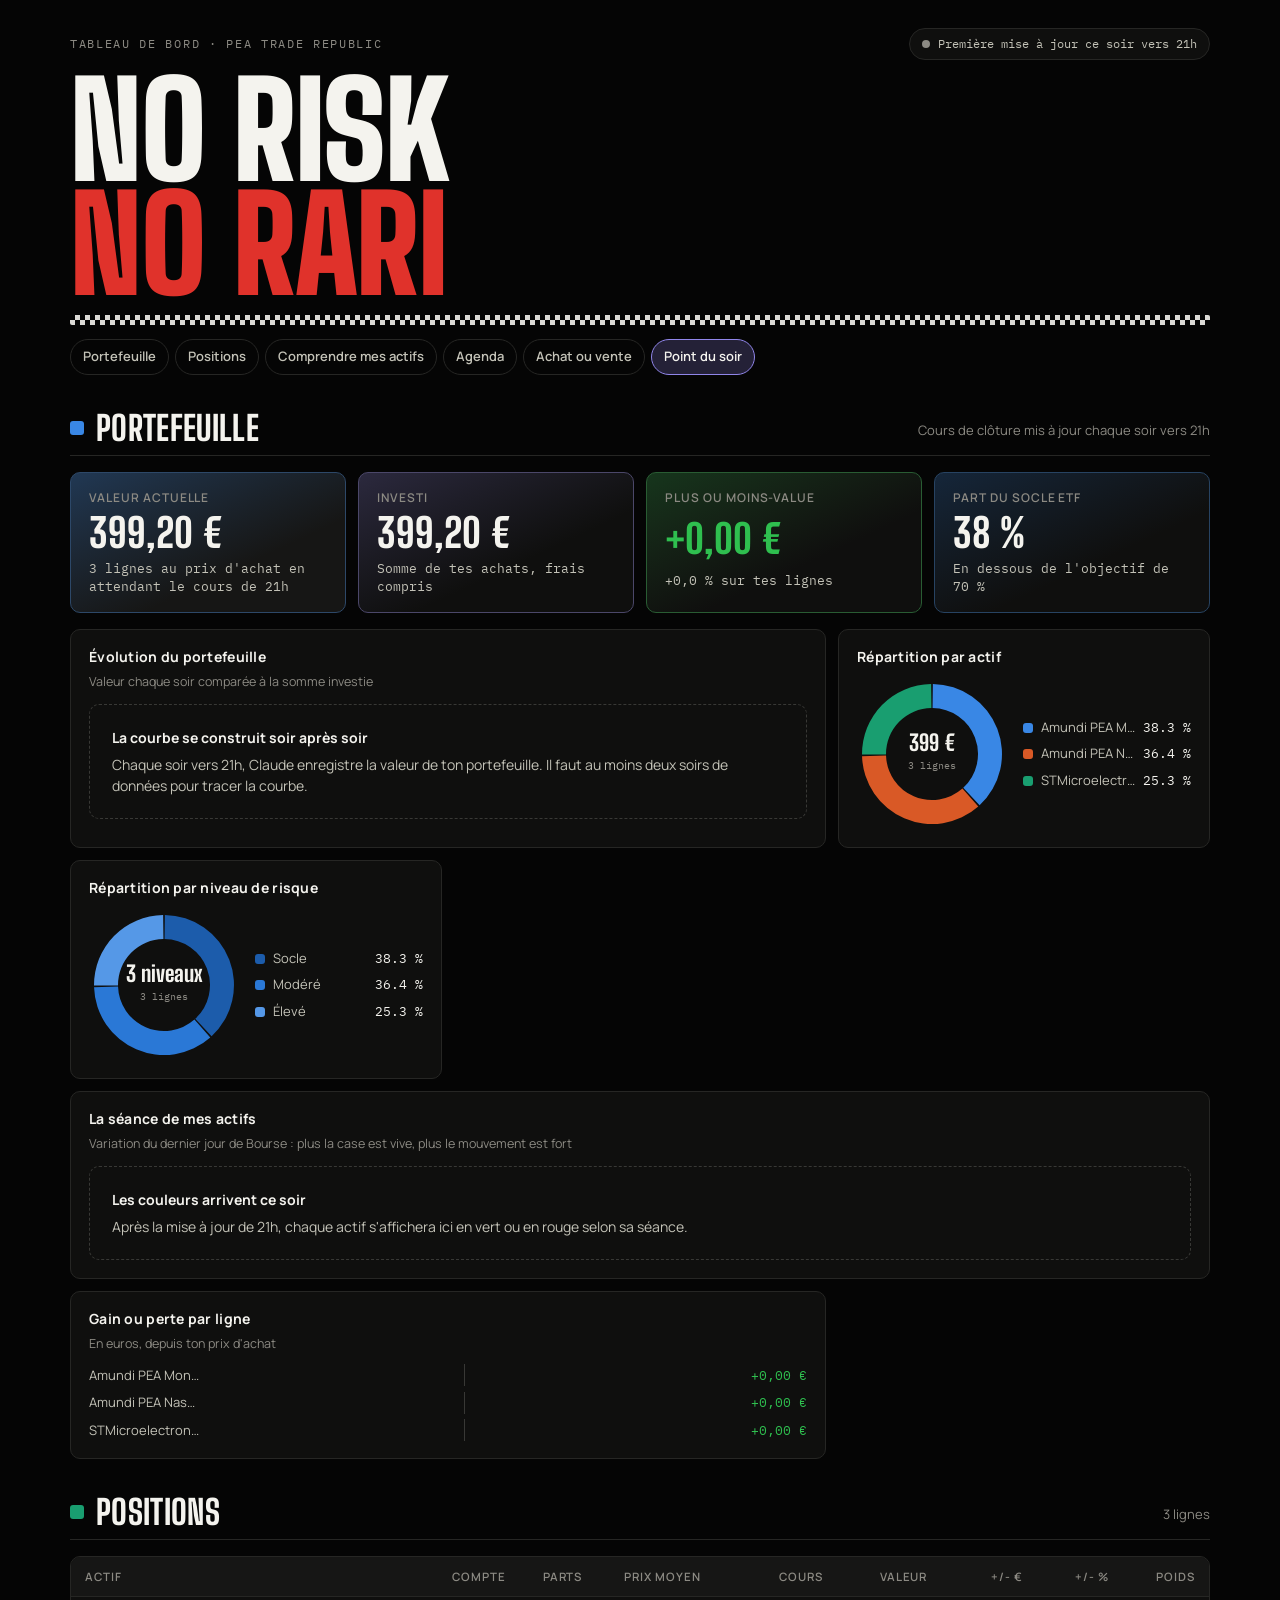
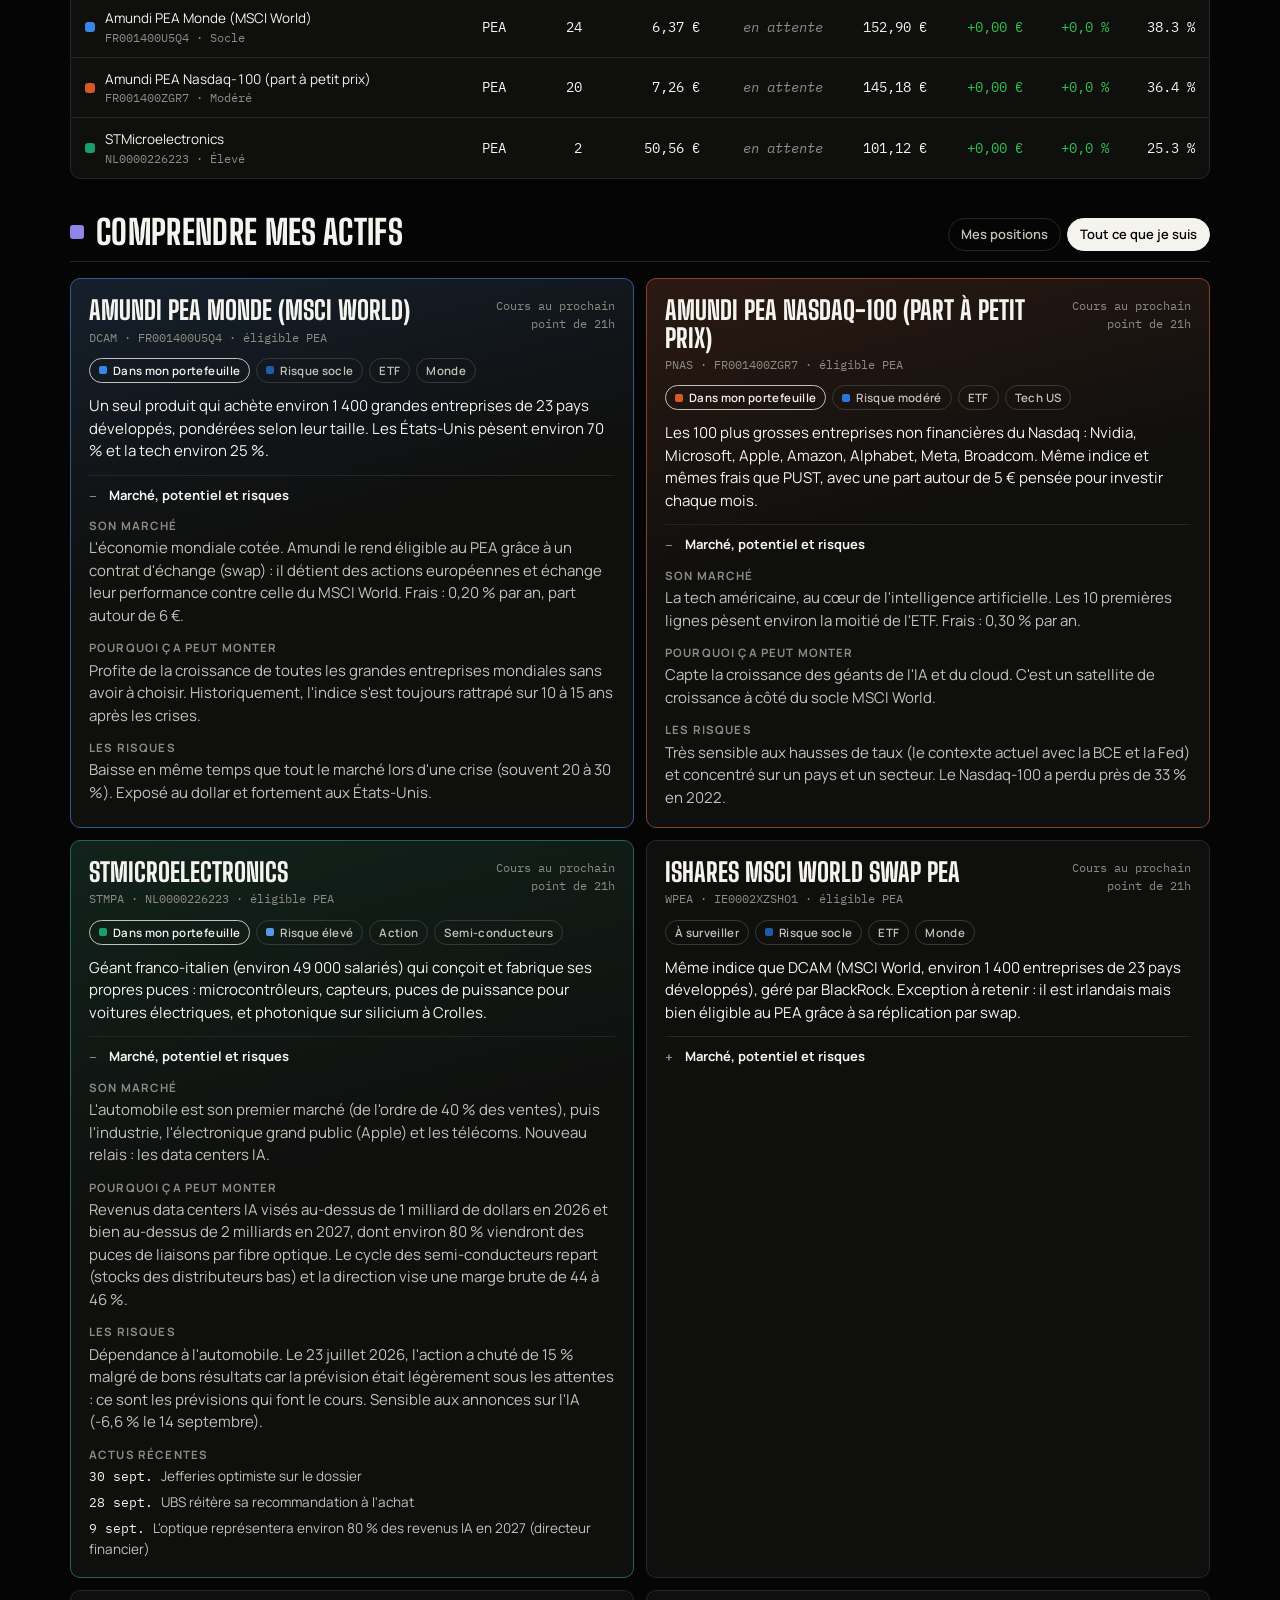
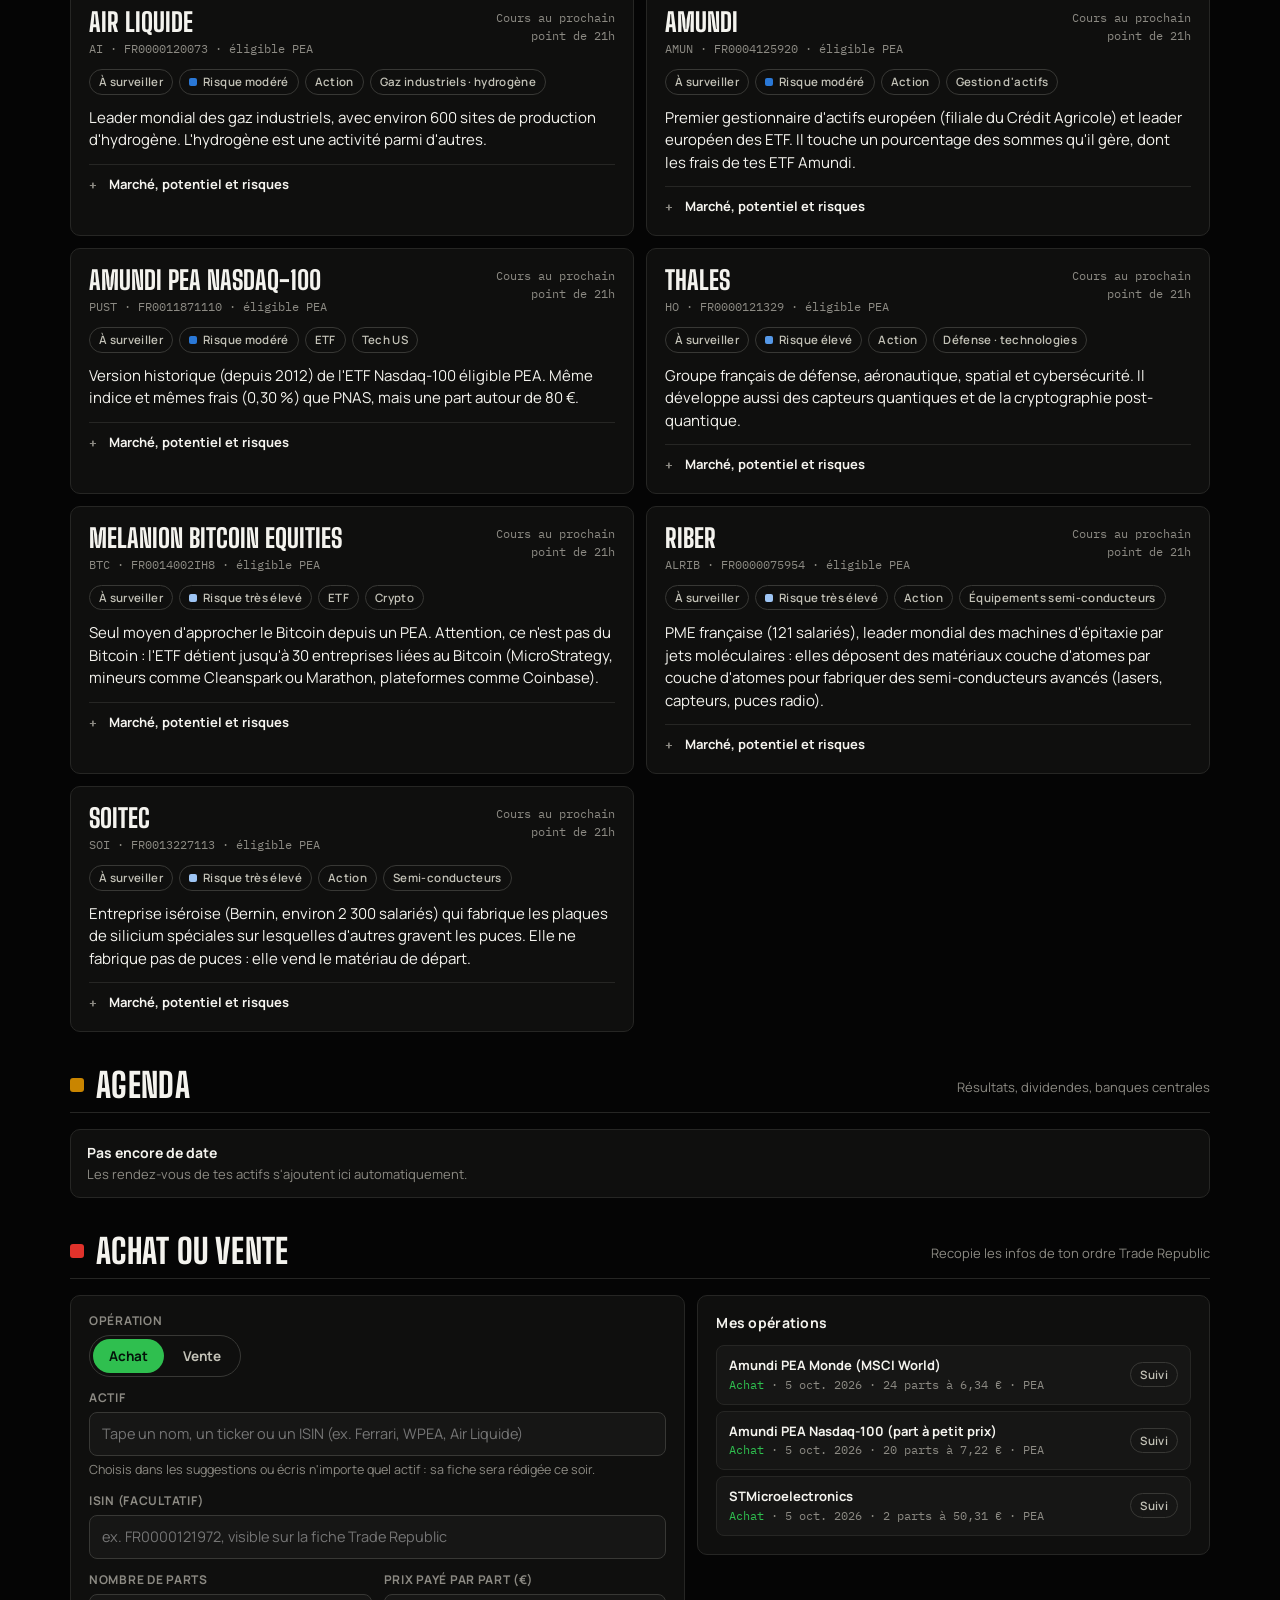
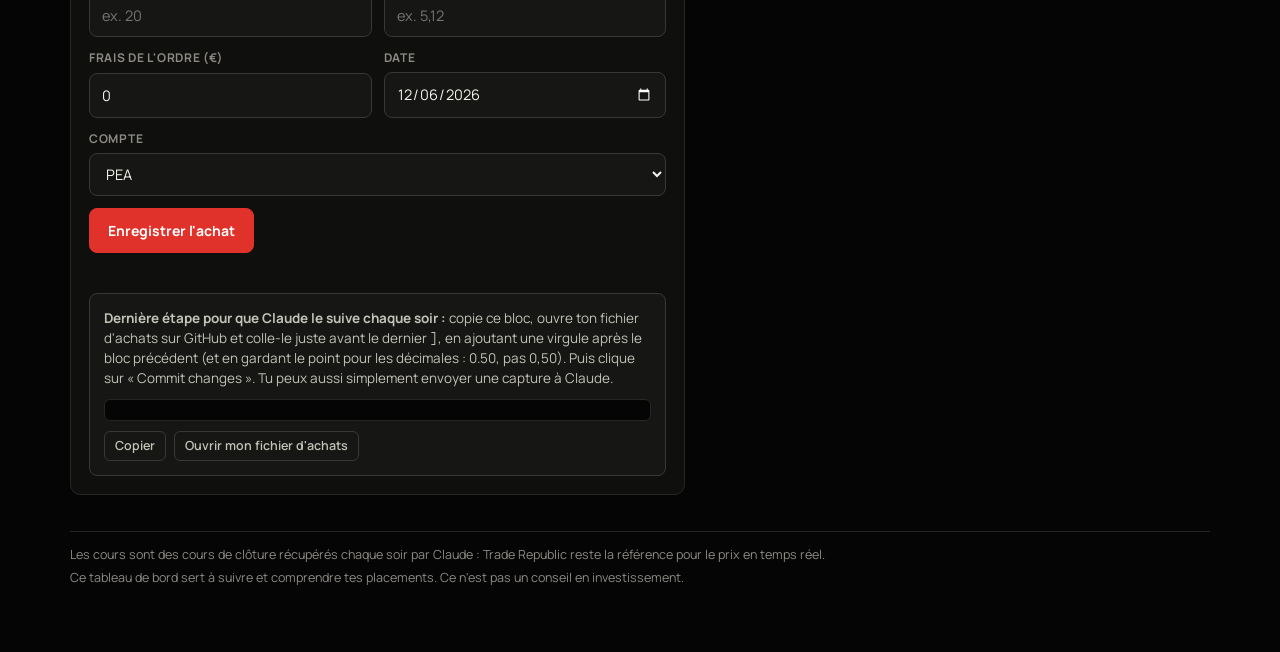
==== commit 18ce0054: "Ajoute les ventes, la page Point du soir et une couche de couleurs Co-Authored-By: Claude Opus 5.5 <" ====
--- a/index.html
+++ b/index.html
@@ -11,207 +11,8 @@
 <link rel="preconnect" href="https://fonts.googleapis.com">
 <link rel="preconnect" href="https://fonts.gstatic.com" crossorigin>
 <link rel="stylesheet" href="https://fonts.googleapis.com/css2?family=Big+Shoulders+Display:wght@600;800;900&family=Manrope:wght@400;500;600;700&family=IBM+Plex+Mono:wght@400;500;600&display=swap">
-<style>
-html,body{margin:0}
-/* Layout: a pit-wall console. Black ground, condensed racing display type for the title and big figures,
-   a checkered strip as the one ornament, everything else quiet. Single dark look by design. */
-:root {
-  color-scheme: dark;
-  --bg: #050505;
-  --surface: #0f0f0e;
-  --surface-2: #161615;
-  --line: #262624;
-  --line-strong: #383835;
-  --fg: #f4f3ee;
-  --fg-2: #c3c2b7;
-  --muted: #8c8a83;
-  --accent: #e0322b;
-  --accent-ink: #ffffff;
-  --good: #2fbf4f;
-  --bad: #ef6a62;
-  --s1: #3987e5; --s2: #d95926; --s3: #199e70; --s4: #c98500;
-  --s5: #d55181; --s6: #008300; --s7: #9085e9; --s8: #e66767;
-  --r1: #1c5cab; --r2: #2a78d6; --r3: #5598e7; --r4: #9ec5f4;
-  --font-display: "Big Shoulders Display", Impact, "Arial Narrow", sans-serif;
-  --font-body: "Manrope", system-ui, -apple-system, "Segoe UI", sans-serif;
-  --font-data: "IBM Plex Mono", ui-monospace, "SF Mono", Menlo, monospace;
-  --radius: 10px;
-}
-* { box-sizing: border-box; }
-html, body { background: var(--bg); }
-body { color: var(--fg); font-family: var(--font-body); font-size: 15px; line-height: 1.5; }
-a { color: var(--fg); }
-.wrap { max-width: 1180px; margin: 0 auto; padding-inline: 20px; padding-block: 28px 64px; display: grid; gap: 36px; }
-
-/* Header */
-.top { display: grid; gap: 14px; }
-.topline { display: flex; flex-wrap: wrap; align-items: center; justify-content: space-between; gap: 12px; }
-.eyebrow { font-family: var(--font-data); font-size: 12px; letter-spacing: .14em; text-transform: uppercase; color: var(--muted); }
-.title { font-family: var(--font-display); font-weight: 900; font-size: clamp(52px, 11vw, 132px); line-height: .86; letter-spacing: -.01em; margin: 0; text-transform: uppercase; text-wrap: balance; }
-.title span { display: block; }
-.title .red { color: var(--accent); }
-.checker { height: 10px; background: repeating-conic-gradient(var(--fg) 0 25%, var(--bg) 0 50%) 0 0 / 10px 10px; opacity: .9; border-radius: 2px; }
-.status { display: inline-flex; align-items: center; gap: 8px; font-family: var(--font-data); font-size: 12px; color: var(--fg-2); background: var(--surface); border: 1px solid var(--line); border-radius: 999px; padding: 6px 12px; }
-.dot { width: 8px; height: 8px; border-radius: 50%; background: var(--muted); }
-.dot.live { background: var(--good); }
-.dot.stale { background: #e8a317; }
-nav.tabs { display: flex; flex-wrap: wrap; gap: 6px; }
-nav.tabs a { font-size: 13px; font-weight: 600; text-decoration: none; color: var(--fg-2); padding: 7px 12px; border: 1px solid var(--line); border-radius: 999px; }
-nav.tabs a:hover, nav.tabs a:focus-visible { color: var(--fg); border-color: var(--line-strong); outline: none; }
-
-section { display: grid; gap: 16px; scroll-margin-top: 16px; }
-.sec-head { display: flex; flex-wrap: wrap; align-items: baseline; justify-content: space-between; gap: 8px; border-bottom: 1px solid var(--line); padding-bottom: 10px; }
-h2 { font-family: var(--font-display); font-weight: 800; font-size: 34px; line-height: 1; margin: 0; text-transform: uppercase; letter-spacing: .01em; }
-.sec-note { color: var(--muted); font-size: 13px; }
-
-/* KPIs */
-.kpis { display: grid; grid-template-columns: repeat(4, minmax(0, 1fr)); gap: 12px; }
-.kpi { background: var(--surface); border: 1px solid var(--line); border-radius: var(--radius); padding: 16px 18px; display: grid; gap: 6px; min-width: 0; }
-.kpi.hero { background: var(--surface-2); }
-.kpi .lab { font-size: 12px; font-weight: 600; letter-spacing: .08em; text-transform: uppercase; color: var(--muted); }
-.kpi .val { font-family: var(--font-display); font-weight: 800; font-size: 40px; line-height: 1; white-space: nowrap; overflow: hidden; text-overflow: ellipsis; }
-.kpi .sub { font-family: var(--font-data); font-size: 12.5px; color: var(--fg-2); }
-.up { color: var(--good); } .down { color: var(--bad); }
-
-/* Panels & charts */
-.grid-charts { display: grid; grid-template-columns: repeat(3, minmax(0, 1fr)); gap: 12px; }
-.panel { background: var(--surface); border: 1px solid var(--line); border-radius: var(--radius); padding: 16px 18px 18px; display: grid; gap: 12px; align-content: start; min-width: 0; }
-.panel.wide { grid-column: span 2; }
-.panel h3 { margin: 0; font-size: 14px; font-weight: 700; letter-spacing: .02em; }
-.panel .hint { font-size: 12.5px; color: var(--muted); margin: -6px 0 0; }
-.chart { position: relative; width: 100%; }
-.chart svg { display: block; width: 100%; height: auto; overflow: visible; }
-.axis-t { fill: var(--muted); font-family: var(--font-data); font-size: 11px; }
-.grid-l { stroke: var(--line); stroke-width: 1; }
-.tip { position: absolute; pointer-events: none; background: var(--surface-2); border: 1px solid var(--line-strong); border-radius: 8px; padding: 8px 10px; font-size: 12.5px; font-family: var(--font-data); color: var(--fg); white-space: nowrap; transform: translate(-50%, calc(-100% - 12px)); z-index: 2; }
-.tip b { font-weight: 600; }
-.empty { border: 1px dashed var(--line-strong); border-radius: var(--radius); padding: 22px; color: var(--fg-2); font-size: 14px; display: grid; gap: 6px; place-items: start; }
-.empty strong { color: var(--fg); }
-
-.donut-wrap { display: grid; grid-template-columns: 150px minmax(0, 1fr); gap: 16px; align-items: center; }
-.legend { list-style: none; margin: 0; padding: 0; display: grid; gap: 7px; min-width: 0; }
-.legend li { display: grid; grid-template-columns: 10px minmax(0, 1fr) auto; gap: 8px; align-items: center; font-size: 13px; }
-.legend .sw { width: 10px; height: 10px; border-radius: 3px; }
-.legend .nm { overflow: hidden; text-overflow: ellipsis; white-space: nowrap; color: var(--fg-2); }
-.legend .pc { font-family: var(--font-data); font-variant-numeric: tabular-nums; color: var(--fg); }
-.legend li.hl .nm { color: var(--fg); }
-
-.bars { display: grid; gap: 8px; }
-.bar-row { display: grid; grid-template-columns: minmax(0, 110px) minmax(0, 1fr) 78px; gap: 10px; align-items: center; font-size: 13px; }
-.bar-row .nm { overflow: hidden; text-overflow: ellipsis; white-space: nowrap; color: var(--fg-2); }
-.bar-track { position: relative; height: 16px; }
-.bar-track::before { content: ""; position: absolute; left: 50%; top: -3px; bottom: -3px; width: 1px; background: var(--line-strong); }
-.bar { position: absolute; top: 2px; height: 12px; border-radius: 3px; }
-.bar.pos { left: 50%; background: var(--good); border-radius: 0 3px 3px 0; }
-.bar.neg { right: 50%; background: var(--bad); border-radius: 3px 0 0 3px; }
-.bar-row .v { font-family: var(--font-data); font-variant-numeric: tabular-nums; text-align: right; }
-
-/* Table */
-.table-scroll { overflow-x: auto; border: 1px solid var(--line); border-radius: var(--radius); background: var(--surface); }
-table { width: 100%; border-collapse: collapse; font-size: 13.5px; min-width: 760px; }
-th, td { padding: 11px 14px; text-align: right; border-bottom: 1px solid var(--line); white-space: nowrap; }
-th:first-child, td:first-child { text-align: left; }
-th { font-size: 11.5px; letter-spacing: .08em; text-transform: uppercase; color: var(--muted); font-weight: 600; background: var(--surface-2); }
-td { font-family: var(--font-data); font-variant-numeric: tabular-nums; }
-td:first-child { font-family: var(--font-body); }
-tr:last-child td { border-bottom: none; }
-.asset-cell { display: flex; align-items: center; gap: 10px; }
-.asset-cell .sw { width: 10px; height: 10px; border-radius: 3px; flex: none; }
-.asset-cell small { display: block; color: var(--muted); font-family: var(--font-data); font-size: 11.5px; }
-.pending { color: var(--muted); font-style: italic; }
-
-/* Chips */
-.chip { display: inline-flex; align-items: center; gap: 6px; font-size: 11.5px; font-weight: 600; letter-spacing: .03em; padding: 3px 9px; border-radius: 999px; border: 1px solid var(--line-strong); color: var(--fg-2); white-space: nowrap; }
-.chip .sw { width: 8px; height: 8px; border-radius: 2px; }
-.chip.held { border-color: var(--fg-2); color: var(--fg); }
-
-/* Fiches */
-.fiches { display: grid; grid-template-columns: repeat(2, minmax(0, 1fr)); gap: 12px; }
-.fiche { background: var(--surface); border: 1px solid var(--line); border-radius: var(--radius); padding: 18px; display: grid; gap: 12px; align-content: start; min-width: 0; }
-.fiche-head { display: grid; grid-template-columns: minmax(0, 1fr) auto; gap: 10px; align-items: start; }
-.fiche h3 { margin: 0; font-family: var(--font-display); font-weight: 800; font-size: 26px; line-height: 1.05; text-transform: uppercase; }
-.fiche .ids { font-family: var(--font-data); font-size: 11.5px; color: var(--muted); margin-top: 4px; }
-.fiche .price { text-align: right; }
-.fiche .price .p { font-family: var(--font-display); font-weight: 800; font-size: 26px; line-height: 1; }
-.fiche .price .d { font-family: var(--font-data); font-size: 12px; }
-.chips { display: flex; flex-wrap: wrap; gap: 6px; }
-.fiche p { margin: 0; color: var(--fg-2); max-width: 65ch; }
-.fiche .lead { color: var(--fg); }
-.spark { height: 46px; }
-details { border-top: 1px solid var(--line); padding-top: 10px; }
-summary { cursor: pointer; font-size: 13px; font-weight: 700; color: var(--fg); list-style: none; display: flex; align-items: center; gap: 8px; }
-summary::-webkit-details-marker { display: none; }
-summary::before { content: "+"; font-family: var(--font-data); color: var(--muted); width: 12px; }
-details[open] summary::before { content: "−"; }
-summary:focus-visible { outline: 2px solid var(--fg-2); outline-offset: 3px; border-radius: 4px; }
-.blocks { display: grid; gap: 12px; margin-top: 12px; }
-.blk h4 { margin: 0 0 3px; font-size: 11.5px; letter-spacing: .1em; text-transform: uppercase; color: var(--muted); font-weight: 700; }
-.mini-list { list-style: none; margin: 0; padding: 0; display: grid; gap: 6px; font-size: 13.5px; color: var(--fg-2); }
-.mini-list .dt { font-family: var(--font-data); color: var(--fg); margin-right: 8px; font-size: 12.5px; }
-.filters { display: flex; flex-wrap: wrap; gap: 6px; }
-.filters button { font: inherit; font-size: 13px; font-weight: 600; color: var(--fg-2); background: transparent; border: 1px solid var(--line); border-radius: 999px; padding: 6px 12px; cursor: pointer; }
-.filters button[aria-pressed="true"] { color: var(--bg); background: var(--fg); border-color: var(--fg); }
-
-/* Agenda */
-.agenda { list-style: none; margin: 0; padding: 0; display: grid; gap: 8px; }
-.agenda li { display: grid; grid-template-columns: 74px minmax(0, 1fr) auto; gap: 14px; align-items: center; background: var(--surface); border: 1px solid var(--line); border-radius: var(--radius); padding: 12px 16px; }
-.agenda .day { font-family: var(--font-display); font-weight: 800; font-size: 30px; line-height: .9; text-transform: uppercase; }
-.agenda .day small { display: block; font-family: var(--font-data); font-weight: 500; font-size: 11.5px; color: var(--muted); letter-spacing: .06em; margin-top: 4px; }
-.agenda .what { min-width: 0; }
-.agenda .what strong { display: block; font-size: 14px; }
-.agenda .what span { color: var(--muted); font-size: 13px; }
-.agenda .cd { font-family: var(--font-data); font-size: 12.5px; color: var(--fg-2); white-space: nowrap; }
-.agenda .cd.soon { color: var(--accent); }
-
-/* Form */
-.add-grid { display: grid; grid-template-columns: minmax(0, 1.2fr) minmax(0, 1fr); gap: 12px; align-items: start; }
-form { display: grid; gap: 12px; }
-.fields { display: grid; grid-template-columns: repeat(2, minmax(0, 1fr)); gap: 12px; }
-.field { display: grid; gap: 5px; min-width: 0; }
-.field.full { grid-column: 1 / -1; }
-label { font-size: 12px; font-weight: 700; letter-spacing: .06em; text-transform: uppercase; color: var(--muted); }
-input, select { font: inherit; font-size: 14.5px; color: var(--fg); background: var(--surface-2); border: 1px solid var(--line-strong); border-radius: 8px; padding: 10px 12px; width: 100%; min-width: 0; }
-input:focus-visible, select:focus-visible { outline: 2px solid var(--fg-2); outline-offset: 1px; }
-.btn { font: inherit; font-weight: 700; font-size: 14px; border-radius: 8px; padding: 11px 18px; cursor: pointer; border: 1px solid var(--accent); background: var(--accent); color: var(--accent-ink); justify-self: start; }
-.btn:focus-visible { outline: 2px solid var(--fg); outline-offset: 2px; }
-.btn[disabled] { opacity: .5; cursor: not-allowed; }
-.btn-ghost { font: inherit; font-size: 12.5px; font-weight: 600; background: transparent; border: 1px solid var(--line-strong); color: var(--fg-2); border-radius: 6px; padding: 5px 10px; cursor: pointer; }
-.btn-ghost.danger { border-color: var(--bad); color: var(--bad); }
-.btn-ghost:focus-visible { outline: 2px solid var(--fg-2); outline-offset: 2px; }
-.export { display: grid; gap: 10px; border: 1px solid var(--line-strong); border-radius: 8px; padding: 14px; background: var(--surface-2); }
-.export p { margin: 0; font-size: 13.5px; color: var(--fg-2); }
-.export code { font-family: var(--font-data); }
-.export pre { margin: 0; font-family: var(--font-data); font-size: 12.5px; color: var(--fg); background: var(--bg); border: 1px solid var(--line); border-radius: 6px; padding: 10px; overflow-x: auto; }
-.export-acts { display: flex; flex-wrap: wrap; gap: 8px; }
-.export-acts a { text-decoration: none; display: inline-flex; align-items: center; }
-.hint-s { font-size: 12.5px; color: var(--muted); }
-.hint-s.ok { color: var(--fg-2); }
-.form-msg { font-size: 13px; color: var(--fg-2); min-height: 1.2em; }
-.form-msg.err { color: var(--bad); }
-.achats { list-style: none; margin: 0; padding: 0; display: grid; gap: 6px; max-height: 420px; overflow-y: auto; }
-.achats li { display: grid; grid-template-columns: minmax(0, 1fr) auto; gap: 10px; align-items: center; padding: 10px 12px; border: 1px solid var(--line); border-radius: 8px; background: var(--surface-2); font-size: 13px; }
-.achats .meta { font-family: var(--font-data); color: var(--muted); font-size: 12px; }
-.achats .acts { display: flex; gap: 6px; }
-
-.foot { color: var(--muted); font-size: 12.5px; border-top: 1px solid var(--line); padding-top: 14px; display: grid; gap: 4px; }
-
-@media (max-width: 900px) {
-  .kpis { grid-template-columns: repeat(2, minmax(0, 1fr)); }
-  .grid-charts { grid-template-columns: minmax(0, 1fr); }
-  .panel.wide { grid-column: auto; }
-  .fiches, .add-grid { grid-template-columns: minmax(0, 1fr); }
-}
-@media (max-width: 480px) {
-  .wrap { padding-inline: 16px; }
-  .kpi .val { font-size: 32px; }
-  .donut-wrap { grid-template-columns: minmax(0, 1fr); }
-  .donut-wrap .chart { max-width: 180px; justify-self: center; }
-  .fields { grid-template-columns: minmax(0, 1fr); }
-  .agenda li { grid-template-columns: 60px minmax(0, 1fr); }
-  .agenda .cd { grid-column: 2; }
-}
-@media (prefers-reduced-motion: reduce) { * { transition: none !important; animation: none !important; scroll-behavior: auto !important; } }
-</style>
+<link rel="stylesheet" href="assets/style.css">
+
 
 </head>
 <body>
@@ -228,17 +29,18 @@
       <a href="#positions">Positions</a>
       <a href="#comprendre">Comprendre mes actifs</a>
       <a href="#agenda">Agenda</a>
-      <a href="#ajouter">Ajouter un achat</a>
+      <a href="#ajouter">Achat ou vente</a>
+      <a class="nav-point" href="point.html">Point du soir</a>
     </nav>
   </header>
 
-  <section id="portefeuille" aria-labelledby="h-pf">
+  <section id="portefeuille" style="--sec: var(--s1)" aria-labelledby="h-pf">
     <div class="sec-head"><h2 id="h-pf">Portefeuille</h2><span class="sec-note">Cours de clôture mis à jour chaque soir vers 21h</span></div>
     <div class="kpis">
-      <div class="kpi hero"><span class="lab">Valeur actuelle</span><span class="val" id="kValeur">—</span><span class="sub" id="kValeurSub">Ajoute ton premier achat</span></div>
-      <div class="kpi"><span class="lab">Investi</span><span class="val" id="kInvesti">—</span><span class="sub" id="kInvestiSub">Somme de tes achats, frais compris</span></div>
-      <div class="kpi"><span class="lab">Plus ou moins-value</span><span class="val" id="kPv">—</span><span class="sub" id="kPvSub">Depuis tes achats</span></div>
-      <div class="kpi"><span class="lab">Part du socle ETF</span><span class="val" id="kSocle">—</span><span class="sub" id="kSocleSub">Objectif conseillé : 70 % ou plus</span></div>
+      <div class="kpi hero" style="--k: var(--s1)"><span class="lab">Valeur actuelle</span><span class="val" id="kValeur">—</span><span class="sub" id="kValeurSub">Ajoute ton premier achat</span></div>
+      <div class="kpi" style="--k: var(--s7)"><span class="lab">Investi</span><span class="val" id="kInvesti">—</span><span class="sub" id="kInvestiSub">Somme de tes achats, frais compris</span></div>
+      <div class="kpi" id="kPvTile" style="--k: var(--muted)"><span class="lab">Plus ou moins-value</span><span class="val" id="kPv">—</span><span class="sub" id="kPvSub">Depuis tes achats</span></div>
+      <div class="kpi" style="--k: var(--r2)"><span class="lab">Part du socle ETF</span><span class="val" id="kSocle">—</span><span class="sub" id="kSocleSub">Objectif conseillé : 70 % ou plus</span></div>
     </div>
     <div class="grid-charts">
       <div class="panel wide">
@@ -254,6 +56,11 @@
         <h3>Répartition par niveau de risque</h3>
         <div id="donutRisk"></div>
       </div>
+      <div class="panel full">
+        <h3>La séance de mes actifs</h3>
+        <p class="hint">Variation du dernier jour de Bourse : plus la case est vive, plus le mouvement est fort</p>
+        <div class="heat" id="heat"></div>
+      </div>
       <div class="panel wide">
         <h3>Gain ou perte par ligne</h3>
         <p class="hint">En euros, depuis ton prix d'achat</p>
@@ -262,12 +69,12 @@
     </div>
   </section>
 
-  <section id="positions" aria-labelledby="h-pos">
+  <section id="positions" style="--sec: var(--s3)" aria-labelledby="h-pos">
     <div class="sec-head"><h2 id="h-pos">Positions</h2><span class="sec-note" id="posNote"></span></div>
     <div id="posTable"></div>
   </section>
 
-  <section id="comprendre" aria-labelledby="h-fi">
+  <section id="comprendre" style="--sec: var(--s7)" aria-labelledby="h-fi">
     <div class="sec-head"><h2 id="h-fi">Comprendre mes actifs</h2>
       <div class="filters" role="group" aria-label="Filtrer les fiches">
         <button type="button" id="fHeld" aria-pressed="false">Mes positions</button>
@@ -277,18 +84,25 @@
     <div class="fiches" id="fiches"></div>
   </section>
 
-  <section id="agenda" aria-labelledby="h-ag">
+  <section id="agenda" style="--sec: var(--s4)" aria-labelledby="h-ag">
     <div class="sec-head"><h2 id="h-ag">Agenda</h2><span class="sec-note">Résultats, dividendes, banques centrales</span></div>
     <ul class="agenda" id="agendaList"></ul>
   </section>
 
-  <section id="ajouter" aria-labelledby="h-add">
-    <div class="sec-head"><h2 id="h-add">Ajouter un achat</h2><span class="sec-note">Recopie les infos de ton ordre Trade Republic</span></div>
+  <section id="ajouter" style="--sec: var(--accent)" aria-labelledby="h-add">
+    <div class="sec-head"><h2 id="h-add">Achat ou vente</h2><span class="sec-note">Recopie les infos de ton ordre Trade Republic</span></div>
     <div class="add-grid">
       <div class="panel">
         <form id="buyForm" novalidate>
           <div class="fields">
             <div class="field full">
+              <span class="lab-s" id="sensLab">Opération</span>
+              <div class="seg" role="group" aria-labelledby="sensLab">
+                <button type="button" id="sAchat" aria-pressed="true">Achat</button>
+                <button type="button" id="sVente" aria-pressed="false">Vente</button>
+              </div>
+            </div>
+            <div class="field full">
               <label for="fAsset">Actif</label>
               <input id="fAsset" type="text" list="assetList" placeholder="Tape un nom, un ticker ou un ISIN (ex. Ferrari, WPEA, Air Liquide)" autocomplete="off">
               <datalist id="assetList"></datalist>
@@ -303,7 +117,7 @@
               <input id="fQte" type="number" inputmode="decimal" min="0" step="any" placeholder="ex. 20">
             </div>
             <div class="field">
-              <label for="fPrix">Prix payé par part (€)</label>
+              <label for="fPrix" id="prixLab">Prix payé par part (€)</label>
               <input id="fPrix" type="number" inputmode="decimal" min="0" step="any" placeholder="ex. 5,12">
             </div>
             <div class="field">
@@ -329,7 +143,7 @@
         </form>
       </div>
       <div class="panel">
-        <h3>Mes achats enregistrés</h3>
+        <h3>Mes opérations</h3>
         <ul class="achats" id="achatsList"></ul>
       </div>
     </div>
@@ -382,19 +196,30 @@
   ].map(([nom, ticker, isin]) => ({ nom, ticker, isin }));
   const labelOf = (o) => o.nom + (o.ticker ? " (" + o.ticker + ")" : "");
 
-  const state = { db: null, achats: [], actifs: {}, hist: [], meta: null, agenda: [], filter: "all", confirmId: null, loaded: false };
+  const state = { sens: "achat", db: null, achats: [], actifs: {}, hist: [], meta: null, agenda: [], filter: "all", confirmId: null, loaded: false };
 
   /* ---------- Derived data ---------- */
+  function ledger() {
+    const map = new Map();
+    let realise = 0;
+    const ops = [...state.achats].sort((x, y) => String(x.date).localeCompare(String(y.date)));
+    for (const a of ops) {
+      const key = (a.isin || String(a.nom || "").toLowerCase()) + "|" + (a.compte || "PEA");
+      const p = map.get(key) || { isin: a.isin, nom: a.nom, compte: a.compte || "PEA", qte: 0, cout: 0, realise: 0 };
+      const q = Number(a.qte) || 0, px = Number(a.prix) || 0, fr = Number(a.frais) || 0;
+      if (a.sens === "vente") {
+        const pru = p.qte ? p.cout / p.qte : 0, qs = Math.min(q, p.qte);
+        const g = qs * px - fr - pru * qs;
+        p.cout -= pru * qs; p.qte -= qs; p.realise += g; realise += g;
+      } else { p.qte += q; p.cout += q * px + fr; }
+      if (!p.isin && a.isin) p.isin = a.isin;
+      map.set(key, p);
+    }
+    return { map, realise };
+  }
   function positions() {
-    const map = new Map();
-    for (const a of state.achats) {
-      const key = (a.isin || a.nom) + "|" + (a.compte || "PEA");
-      const p = map.get(key) || { isin: a.isin, nom: a.nom, compte: a.compte || "PEA", qte: 0, cout: 0 };
-      p.qte += Number(a.qte) || 0;
-      p.cout += (Number(a.qte) || 0) * (Number(a.prix) || 0) + (Number(a.frais) || 0);
-      map.set(key, p);
-    }
-    const list = [...map.values()].filter((p) => p.qte > 0);
+    const { map } = ledger();
+    const list = [...map.values()].filter((p) => p.qte > 1e-9);
     list.sort((x, y) => String(x.isin).localeCompare(String(y.isin)));
     list.forEach((p, i) => {
       const f = findFiche(p.isin, p.nom) || {};
@@ -540,7 +365,9 @@
     $("kValeurSub").textContent = missing ? `${missing} ligne${missing > 1 ? "s" : ""} au prix d'achat en attendant le cours de 21h` : `${pos.length} ligne${pos.length > 1 ? "s" : ""} en portefeuille`;
     $("kInvesti").textContent = eur.format(cout);
     $("kPv").textContent = signEur(pv); $("kPv").className = "val " + (pv >= 0 ? "up" : "down");
-    $("kPvSub").textContent = pct(cout ? (pv / cout) * 100 : 0) + " depuis tes achats";
+    $("kPvTile").style.setProperty("--k", pv >= 0 ? "var(--good)" : "var(--bad)");
+    const real = ledger().realise;
+    $("kPvSub").textContent = pct(cout ? (pv / cout) * 100 : 0) + " sur tes lignes" + (Math.abs(real) > 0.004 ? " · ventes " + signEur(real) : "");
     const sp = val ? (socle / val) * 100 : 0;
     $("kSocle").textContent = Math.round(sp) + " %";
     $("kSocleSub").textContent = sp >= 70 ? "Dans l'objectif : 70 % ou plus" : "En dessous de l'objectif de 70 %";
@@ -561,6 +388,23 @@
     }).join("")}</div>`;
   }
 
+  function renderHeat(pos) {
+    const el = $("heat");
+    const held = new Set(pos.map((p) => p.isin));
+    const list = Object.values(state.actifs).filter((f) => typeof f.variationJour === "number")
+      .sort((a, b) => (held.has(b.isin) - held.has(a.isin)) || b.variationJour - a.variationJour);
+    if (!list.length) { el.innerHTML = '<div class="empty" style="grid-column:1/-1"><strong>Les couleurs arrivent ce soir</strong>Après la mise à jour de 21h, chaque actif s\'affichera ici en vert ou en rouge selon sa séance.</div>'; return; }
+    const g = css("--good"), b = css("--bad"), sf = css("--surface");
+    el.innerHTML = list.map((f) => {
+      const v = f.variationJour, k = Math.min(Math.abs(v) / 3, 1), c = v >= 0 ? g : b;
+      const bg = `color-mix(in srgb, ${c} ${Math.round(12 + k * 58)}%, ${sf})`;
+      return `<div class="tile" style="background:${bg};border-color:color-mix(in srgb, ${c} 45%, transparent)" title="${esc(f.nom)} : ${pct(v)}">
+        <span class="tag">${held.has(f.isin) ? "En portefeuille" : "Suivi"}</span>
+        <span class="tn">${esc(f.nom)}</span><span class="tv">${pct(v)}</span>
+        <span class="tp">${typeof f.prix === "number" ? eur.format(f.prix) : ""}</span></div>`;
+    }).join("");
+  }
+
   function renderTable(pos) {
     const el = $("posTable");
     if (!pos.length) { el.innerHTML = '<div class="empty"><strong>Aucune position enregistrée</strong>Utilise le formulaire « Ajouter un achat » en bas de page, ou envoie une capture de ton portefeuille à Claude.</div>'; $("posNote").textContent = ""; return; }
@@ -590,7 +434,7 @@
       const varj = typeof f.variationJour === "number" ? `<span class="d ${f.variationJour >= 0 ? "up" : "down"}">${pct(f.variationJour)} sur la séance</span>` : (f.prixDate ? `<span class="d" style="color:var(--muted)">au ${fmtDate(f.prixDate, { day: "numeric", month: "short" })}</span>` : "");
       const rdv = (f.rendezvous || []).filter((r) => !r.date || r.date >= todayISO()).slice(0, 4);
       const actus = (f.actus || []).slice(0, 4);
-      return `<article class="fiche">
+      return `<article class="fiche${isHeld && col ? " is-held" : ""}" style="${col ? "--fc:" + col : ""}">
         <div class="fiche-head"><div><h3>${esc(f.nom)}</h3><div class="ids">${esc(f.ticker || "")}${f.ticker ? " · " : ""}${esc(f.isin || "")}${f.pea === false ? " · non éligible PEA" : f.pea ? " · éligible PEA" : ""}</div></div>
           <div class="price">${typeof f.prix === "number" ? `<div class="p">${eur.format(f.prix)}</div>${varj}` : '<div class="d" style="color:var(--muted)">Cours au prochain<br>point de 21h</div>'}</div></div>
         <div class="chips">${isHeld ? `<span class="chip held">${col ? `<span class="sw" style="background:${col}"></span>` : ""}Dans mon portefeuille</span>` : '<span class="chip">À surveiller</span>'}<span class="chip"><span class="sw" style="background:${css(RISK_VARS[Math.max(0, RISKS.indexOf(f.risque))])}"></span>Risque ${esc((f.risque || "?").toLowerCase())}</span>${f.type ? `<span class="chip">${esc(f.type)}</span>` : ""}${f.secteur ? `<span class="chip">${esc(f.secteur)}</span>` : ""}</div>
@@ -631,7 +475,7 @@
     el.innerHTML = [...state.achats].sort((a, b) => String(b.date).localeCompare(String(a.date))).map((a) => {
       const nom = (findFiche(a.isin, a.nom) || {}).nom || a.nom || a.isin;
       const confirming = state.confirmId === a.id;
-      return `<li><div><strong>${esc(nom)}</strong><div class="meta">${fmtDate(a.date)} · ${num.format(a.qte)} part${a.qte > 1 ? "s" : ""} à ${eur.format(a.prix)} · ${esc(a.compte || "PEA")}</div></div>
+      return `<li><div><strong>${esc(nom)}</strong><div class="meta"><span class="${a.sens === "vente" ? "down" : "up"}">${a.sens === "vente" ? "Vente" : "Achat"}</span> · ${fmtDate(a.date)} · ${num.format(a.qte)} part${a.qte > 1 ? "s" : ""} à ${eur.format(a.prix)} · ${esc(a.compte || "PEA")}</div></div>
         <div class="acts">${!a.pending ? '<span class="chip">Suivi</span>' : confirming ? `<button type="button" class="btn-ghost danger" data-del="${esc(a.id)}">Retirer</button><button type="button" class="btn-ghost" data-cancel="1">Annuler</button>` : `<span class="chip">Sur cet appareil</span><button type="button" class="btn-ghost" data-ask="${esc(a.id)}">Retirer</button>`}</div></li>`;
     }).join("");
   }
@@ -648,7 +492,7 @@
 
   function renderAll() {
     const pos = positions();
-    renderStatus(); renderKpis(pos); renderCharts(pos); renderTable(pos); renderFiches(pos); renderAgenda(); renderForm();
+    renderStatus(); renderKpis(pos); renderCharts(pos); renderHeat(pos); renderTable(pos); renderFiches(pos); renderAgenda(); renderForm();
   }
 
   /* ---------- Form ---------- */
@@ -671,6 +515,15 @@
     else { h.textContent = "Choisis dans les suggestions ou écris n'importe quel actif : sa fiche sera rédigée ce soir."; h.className = "hint-s"; }
   });
   $("fDate").value = todayISO();
+  function setSens(v) {
+    state.sens = v;
+    $("sAchat").setAttribute("aria-pressed", v === "achat"); $("sVente").setAttribute("aria-pressed", v === "vente");
+    $("prixLab").textContent = v === "vente" ? "Prix de vente par part (€)" : "Prix payé par part (€)";
+    $("fSubmit").textContent = v === "vente" ? "Enregistrer la vente" : "Enregistrer l'achat";
+    $("fSubmit").classList.toggle("sell", v === "vente");
+  }
+  $("sAchat").addEventListener("click", () => setSens("achat"));
+  $("sVente").addEventListener("click", () => setSens("vente"));
   const msg = (t, err) => { $("formMsg").textContent = t; $("formMsg").className = "form-msg" + (err ? " err" : ""); };
 
   const LS = "nrnr-achats-en-attente";
@@ -691,13 +544,20 @@
     if (!(qte > 0)) return msg("Indique un nombre de parts supérieur à zéro.", true);
     if (!(prix > 0)) return msg("Indique le prix payé pour une part.", true);
     const date = $("fDate").value || todayISO();
-    const id = (String(isin || nom).toLowerCase().replace(/[^a-z0-9]+/g, "-").slice(0, 24) + "-" + date + "-" + Math.random().toString(36).slice(2, 6));
-    const entry = { id, isin, nom, qte, prix, frais, date, compte: $("fCompte").value };
+    if (state.sens === "vente") {
+      const held = positions().find((p) => (isin && p.isin === isin) || String(p.nom).toLowerCase() === nom.toLowerCase());
+      if (!held) return msg("Tu ne détiens pas cet actif dans ton portefeuille : vérifie le nom choisi.", true);
+      if (qte > held.qte + 1e-9) return msg(`Tu ne détiens que ${num.format(held.qte)} part${held.qte > 1 ? "s" : ""} de cet actif.`, true);
+      if (!isin && held.isin) isin = held.isin;
+      nom = held.fiche && held.fiche.nom ? held.fiche.nom : nom;
+    }
+    const id = (state.sens === "vente" ? "vente-" : "") + (String(isin || nom).toLowerCase().replace(/[^a-z0-9]+/g, "-").slice(0, 24) + "-" + date + "-" + Math.random().toString(36).slice(2, 6));
+    const entry = { id, sens: state.sens, isin, nom, qte, prix, frais, date, compte: $("fCompte").value };
     const pend = loadPending(); pend.push(entry); savePending(pend);
     state.achats = mergeAchats();
     renderAll();
     showExport(entry);
-    msg(`Achat ajouté sur cet appareil : ${num.format(qte)} part${qte > 1 ? "s" : ""} de ${nom}. Pour qu'il soit suivi chaque soir, enregistre-le dans ton fichier d'achats (étape ci-dessous).`);
+    msg(`${state.sens === "vente" ? "Vente ajoutée" : "Achat ajouté"} sur cet appareil : ${num.format(qte)} part${qte > 1 ? "s" : ""} de ${nom}. Pour qu'il soit suivi chaque soir, enregistre-le dans ton fichier d'achats (étape ci-dessous).`);
     $("fQte").value = ""; $("fPrix").value = ""; $("fFrais").value = "0"; $("fAsset").value = ""; $("fIsin").value = "";
     $("assetHint").textContent = "Choisis dans les suggestions ou écris n'importe quel actif : sa fiche sera rédigée ce soir."; $("assetHint").className = "hint-s";
   });
--- a/assets/style.css
+++ b/assets/style.css
@@ -0,0 +1,221 @@
+html,body{margin:0}
+/* Layout: a pit-wall console. Black ground, condensed racing display type for the title and big figures,
+   a checkered strip as the one ornament, everything else quiet. Single dark look by design. */
+:root {
+  color-scheme: dark;
+  --bg: #050505;
+  --surface: #0f0f0e;
+  --surface-2: #161615;
+  --line: #262624;
+  --line-strong: #383835;
+  --fg: #f4f3ee;
+  --fg-2: #c3c2b7;
+  --muted: #8c8a83;
+  --accent: #e0322b;
+  --accent-ink: #ffffff;
+  --good: #2fbf4f;
+  --bad: #ef6a62;
+  --s1: #3987e5; --s2: #d95926; --s3: #199e70; --s4: #c98500;
+  --s5: #d55181; --s6: #008300; --s7: #9085e9; --s8: #e66767;
+  --r1: #1c5cab; --r2: #2a78d6; --r3: #5598e7; --r4: #9ec5f4;
+  --font-display: "Big Shoulders Display", Impact, "Arial Narrow", sans-serif;
+  --font-body: "Manrope", system-ui, -apple-system, "Segoe UI", sans-serif;
+  --font-data: "IBM Plex Mono", ui-monospace, "SF Mono", Menlo, monospace;
+  --radius: 10px;
+}
+* { box-sizing: border-box; }
+html, body { background: var(--bg); }
+body { color: var(--fg); font-family: var(--font-body); font-size: 15px; line-height: 1.5; }
+a { color: var(--fg); }
+.wrap { max-width: 1180px; margin: 0 auto; padding-inline: 20px; padding-block: 28px 64px; display: grid; gap: 36px; }
+
+/* Header */
+.top { display: grid; gap: 14px; }
+.topline { display: flex; flex-wrap: wrap; align-items: center; justify-content: space-between; gap: 12px; }
+.eyebrow { font-family: var(--font-data); font-size: 12px; letter-spacing: .14em; text-transform: uppercase; color: var(--muted); }
+.title { font-family: var(--font-display); font-weight: 900; font-size: clamp(52px, 11vw, 132px); line-height: .86; letter-spacing: -.01em; margin: 0; text-transform: uppercase; text-wrap: balance; }
+.title span { display: block; }
+.title .red { color: var(--accent); }
+.checker { height: 10px; background: repeating-conic-gradient(var(--fg) 0 25%, var(--bg) 0 50%) 0 0 / 10px 10px; opacity: .9; border-radius: 2px; }
+.status { display: inline-flex; align-items: center; gap: 8px; font-family: var(--font-data); font-size: 12px; color: var(--fg-2); background: var(--surface); border: 1px solid var(--line); border-radius: 999px; padding: 6px 12px; }
+.dot { width: 8px; height: 8px; border-radius: 50%; background: var(--muted); }
+.dot.live { background: var(--good); }
+.dot.stale { background: #e8a317; }
+nav.tabs { display: flex; flex-wrap: wrap; gap: 6px; }
+nav.tabs a { font-size: 13px; font-weight: 600; text-decoration: none; color: var(--fg-2); padding: 7px 12px; border: 1px solid var(--line); border-radius: 999px; }
+nav.tabs a:hover, nav.tabs a:focus-visible { color: var(--fg); border-color: var(--line-strong); outline: none; }
+
+section { display: grid; gap: 16px; scroll-margin-top: 16px; }
+.sec-head { display: flex; flex-wrap: wrap; align-items: baseline; justify-content: space-between; gap: 8px; border-bottom: 1px solid var(--line); padding-bottom: 10px; }
+h2 { font-family: var(--font-display); font-weight: 800; font-size: 34px; line-height: 1; margin: 0; text-transform: uppercase; letter-spacing: .01em; }
+.sec-note { color: var(--muted); font-size: 13px; }
+
+/* KPIs */
+.kpis { display: grid; grid-template-columns: repeat(4, minmax(0, 1fr)); gap: 12px; }
+.kpi { background: var(--surface); border: 1px solid var(--line); border-radius: var(--radius); padding: 16px 18px; display: grid; gap: 6px; min-width: 0; }
+.kpi.hero { background: var(--surface-2); }
+.kpi .lab { font-size: 12px; font-weight: 600; letter-spacing: .08em; text-transform: uppercase; color: var(--muted); }
+.kpi .val { font-family: var(--font-display); font-weight: 800; font-size: 40px; line-height: 1; white-space: nowrap; overflow: hidden; text-overflow: ellipsis; }
+.kpi .sub { font-family: var(--font-data); font-size: 12.5px; color: var(--fg-2); }
+.up { color: var(--good); } .down { color: var(--bad); }
+
+/* Colour layer */
+.kpi { background: linear-gradient(155deg, color-mix(in srgb, var(--k, var(--muted)) 22%, var(--surface)) 0%, var(--surface) 62%); border-color: color-mix(in srgb, var(--k, var(--line)) 35%, var(--line)); }
+.kpi.hero { background: linear-gradient(155deg, color-mix(in srgb, var(--k) 30%, var(--surface-2)) 0%, var(--surface-2) 65%); }
+.sec-head h2 { display: flex; align-items: center; gap: 12px; }
+.sec-head h2::before { content: ""; width: 14px; height: 14px; border-radius: 3px; background: var(--sec, var(--accent)); flex: none; }
+.panel.full { grid-column: 1 / -1; }
+.heat { display: grid; grid-template-columns: repeat(auto-fill, minmax(150px, 1fr)); gap: 8px; }
+.tile { border-radius: 8px; padding: 12px 12px 10px; display: grid; gap: 4px; min-width: 0; border: 1px solid var(--line); }
+.tile .tn { font-size: 13px; font-weight: 700; overflow: hidden; text-overflow: ellipsis; white-space: nowrap; }
+.tile .tv { font-family: var(--font-display); font-weight: 800; font-size: 26px; line-height: 1; }
+.tile .tp { font-family: var(--font-data); font-size: 11.5px; color: var(--fg-2); }
+.tile .tag { font-size: 10.5px; letter-spacing: .08em; text-transform: uppercase; color: var(--fg-2); }
+.seg { display: inline-flex; border: 1px solid var(--line-strong); border-radius: 999px; padding: 3px; gap: 3px; justify-self: start; }
+.seg button { font: inherit; font-size: 13.5px; font-weight: 700; border: 0; background: transparent; color: var(--fg-2); padding: 7px 16px; border-radius: 999px; cursor: pointer; }
+.seg #sAchat[aria-pressed="true"] { background: var(--good); color: #04130a; }
+.seg #sVente[aria-pressed="true"] { background: var(--bad); color: #1a0505; }
+.seg button:focus-visible { outline: 2px solid var(--fg); outline-offset: 2px; }
+.lab-s { font-size: 12px; font-weight: 700; letter-spacing: .06em; text-transform: uppercase; color: var(--muted); }
+.btn.sell { background: var(--bad); border-color: var(--bad); color: #1a0505; }
+nav.tabs a.nav-point { border-color: var(--s7); color: var(--fg); background: color-mix(in srgb, var(--s7) 22%, transparent); }
+.fiche.is-held { border-color: color-mix(in srgb, var(--fc) 55%, var(--line)); background: linear-gradient(165deg, color-mix(in srgb, var(--fc) 14%, var(--surface)) 0%, var(--surface) 45%); }
+
+/* Panels & charts */
+.grid-charts { display: grid; grid-template-columns: repeat(3, minmax(0, 1fr)); gap: 12px; }
+.panel { background: var(--surface); border: 1px solid var(--line); border-radius: var(--radius); padding: 16px 18px 18px; display: grid; gap: 12px; align-content: start; min-width: 0; }
+.panel.wide { grid-column: span 2; }
+.panel h3 { margin: 0; font-size: 14px; font-weight: 700; letter-spacing: .02em; }
+.panel .hint { font-size: 12.5px; color: var(--muted); margin: -6px 0 0; }
+.chart { position: relative; width: 100%; }
+.chart svg { display: block; width: 100%; height: auto; overflow: visible; }
+.axis-t { fill: var(--muted); font-family: var(--font-data); font-size: 11px; }
+.grid-l { stroke: var(--line); stroke-width: 1; }
+.tip { position: absolute; pointer-events: none; background: var(--surface-2); border: 1px solid var(--line-strong); border-radius: 8px; padding: 8px 10px; font-size: 12.5px; font-family: var(--font-data); color: var(--fg); white-space: nowrap; transform: translate(-50%, calc(-100% - 12px)); z-index: 2; }
+.tip b { font-weight: 600; }
+.empty { border: 1px dashed var(--line-strong); border-radius: var(--radius); padding: 22px; color: var(--fg-2); font-size: 14px; display: grid; gap: 6px; place-items: start; }
+.empty strong { color: var(--fg); }
+
+.donut-wrap { display: grid; grid-template-columns: 150px minmax(0, 1fr); gap: 16px; align-items: center; }
+.legend { list-style: none; margin: 0; padding: 0; display: grid; gap: 7px; min-width: 0; }
+.legend li { display: grid; grid-template-columns: 10px minmax(0, 1fr) auto; gap: 8px; align-items: center; font-size: 13px; }
+.legend .sw { width: 10px; height: 10px; border-radius: 3px; }
+.legend .nm { overflow: hidden; text-overflow: ellipsis; white-space: nowrap; color: var(--fg-2); }
+.legend .pc { font-family: var(--font-data); font-variant-numeric: tabular-nums; color: var(--fg); }
+.legend li.hl .nm { color: var(--fg); }
+
+.bars { display: grid; gap: 8px; }
+.bar-row { display: grid; grid-template-columns: minmax(0, 110px) minmax(0, 1fr) 78px; gap: 10px; align-items: center; font-size: 13px; }
+.bar-row .nm { overflow: hidden; text-overflow: ellipsis; white-space: nowrap; color: var(--fg-2); }
+.bar-track { position: relative; height: 16px; }
+.bar-track::before { content: ""; position: absolute; left: 50%; top: -3px; bottom: -3px; width: 1px; background: var(--line-strong); }
+.bar { position: absolute; top: 2px; height: 12px; border-radius: 3px; }
+.bar.pos { left: 50%; background: var(--good); border-radius: 0 3px 3px 0; }
+.bar.neg { right: 50%; background: var(--bad); border-radius: 3px 0 0 3px; }
+.bar-row .v { font-family: var(--font-data); font-variant-numeric: tabular-nums; text-align: right; }
+
+/* Table */
+.table-scroll { overflow-x: auto; border: 1px solid var(--line); border-radius: var(--radius); background: var(--surface); }
+table { width: 100%; border-collapse: collapse; font-size: 13.5px; min-width: 760px; }
+th, td { padding: 11px 14px; text-align: right; border-bottom: 1px solid var(--line); white-space: nowrap; }
+th:first-child, td:first-child { text-align: left; }
+th { font-size: 11.5px; letter-spacing: .08em; text-transform: uppercase; color: var(--muted); font-weight: 600; background: var(--surface-2); }
+td { font-family: var(--font-data); font-variant-numeric: tabular-nums; }
+td:first-child { font-family: var(--font-body); }
+tr:last-child td { border-bottom: none; }
+.asset-cell { display: flex; align-items: center; gap: 10px; }
+.asset-cell .sw { width: 10px; height: 10px; border-radius: 3px; flex: none; }
+.asset-cell small { display: block; color: var(--muted); font-family: var(--font-data); font-size: 11.5px; }
+.pending { color: var(--muted); font-style: italic; }
+
+/* Chips */
+.chip { display: inline-flex; align-items: center; gap: 6px; font-size: 11.5px; font-weight: 600; letter-spacing: .03em; padding: 3px 9px; border-radius: 999px; border: 1px solid var(--line-strong); color: var(--fg-2); white-space: nowrap; }
+.chip .sw { width: 8px; height: 8px; border-radius: 2px; }
+.chip.held { border-color: var(--fg-2); color: var(--fg); }
+
+/* Fiches */
+.fiches { display: grid; grid-template-columns: repeat(2, minmax(0, 1fr)); gap: 12px; }
+.fiche { background: var(--surface); border: 1px solid var(--line); border-radius: var(--radius); padding: 18px; display: grid; gap: 12px; align-content: start; min-width: 0; }
+.fiche-head { display: grid; grid-template-columns: minmax(0, 1fr) auto; gap: 10px; align-items: start; }
+.fiche h3 { margin: 0; font-family: var(--font-display); font-weight: 800; font-size: 26px; line-height: 1.05; text-transform: uppercase; }
+.fiche .ids { font-family: var(--font-data); font-size: 11.5px; color: var(--muted); margin-top: 4px; }
+.fiche .price { text-align: right; }
+.fiche .price .p { font-family: var(--font-display); font-weight: 800; font-size: 26px; line-height: 1; }
+.fiche .price .d { font-family: var(--font-data); font-size: 12px; }
+.chips { display: flex; flex-wrap: wrap; gap: 6px; }
+.fiche p { margin: 0; color: var(--fg-2); max-width: 65ch; }
+.fiche .lead { color: var(--fg); }
+.spark { height: 46px; }
+details { border-top: 1px solid var(--line); padding-top: 10px; }
+summary { cursor: pointer; font-size: 13px; font-weight: 700; color: var(--fg); list-style: none; display: flex; align-items: center; gap: 8px; }
+summary::-webkit-details-marker { display: none; }
+summary::before { content: "+"; font-family: var(--font-data); color: var(--muted); width: 12px; }
+details[open] summary::before { content: "−"; }
+summary:focus-visible { outline: 2px solid var(--fg-2); outline-offset: 3px; border-radius: 4px; }
+.blocks { display: grid; gap: 12px; margin-top: 12px; }
+.blk h4 { margin: 0 0 3px; font-size: 11.5px; letter-spacing: .1em; text-transform: uppercase; color: var(--muted); font-weight: 700; }
+.mini-list { list-style: none; margin: 0; padding: 0; display: grid; gap: 6px; font-size: 13.5px; color: var(--fg-2); }
+.mini-list .dt { font-family: var(--font-data); color: var(--fg); margin-right: 8px; font-size: 12.5px; }
+.filters { display: flex; flex-wrap: wrap; gap: 6px; }
+.filters button { font: inherit; font-size: 13px; font-weight: 600; color: var(--fg-2); background: transparent; border: 1px solid var(--line); border-radius: 999px; padding: 6px 12px; cursor: pointer; }
+.filters button[aria-pressed="true"] { color: var(--bg); background: var(--fg); border-color: var(--fg); }
+
+/* Agenda */
+.agenda { list-style: none; margin: 0; padding: 0; display: grid; gap: 8px; }
+.agenda li { display: grid; grid-template-columns: 74px minmax(0, 1fr) auto; gap: 14px; align-items: center; background: var(--surface); border: 1px solid var(--line); border-radius: var(--radius); padding: 12px 16px; }
+.agenda .day { font-family: var(--font-display); font-weight: 800; font-size: 30px; line-height: .9; text-transform: uppercase; }
+.agenda .day small { display: block; font-family: var(--font-data); font-weight: 500; font-size: 11.5px; color: var(--muted); letter-spacing: .06em; margin-top: 4px; }
+.agenda .what { min-width: 0; }
+.agenda .what strong { display: block; font-size: 14px; }
+.agenda .what span { color: var(--muted); font-size: 13px; }
+.agenda .cd { font-family: var(--font-data); font-size: 12.5px; color: var(--fg-2); white-space: nowrap; }
+.agenda .cd.soon { color: var(--accent); }
+
+/* Form */
+.add-grid { display: grid; grid-template-columns: minmax(0, 1.2fr) minmax(0, 1fr); gap: 12px; align-items: start; }
+form { display: grid; gap: 12px; }
+.fields { display: grid; grid-template-columns: repeat(2, minmax(0, 1fr)); gap: 12px; }
+.field { display: grid; gap: 5px; min-width: 0; }
+.field.full { grid-column: 1 / -1; }
+label { font-size: 12px; font-weight: 700; letter-spacing: .06em; text-transform: uppercase; color: var(--muted); }
+input, select { font: inherit; font-size: 14.5px; color: var(--fg); background: var(--surface-2); border: 1px solid var(--line-strong); border-radius: 8px; padding: 10px 12px; width: 100%; min-width: 0; }
+input:focus-visible, select:focus-visible { outline: 2px solid var(--fg-2); outline-offset: 1px; }
+.btn { font: inherit; font-weight: 700; font-size: 14px; border-radius: 8px; padding: 11px 18px; cursor: pointer; border: 1px solid var(--accent); background: var(--accent); color: var(--accent-ink); justify-self: start; }
+.btn:focus-visible { outline: 2px solid var(--fg); outline-offset: 2px; }
+.btn[disabled] { opacity: .5; cursor: not-allowed; }
+.btn-ghost { font: inherit; font-size: 12.5px; font-weight: 600; background: transparent; border: 1px solid var(--line-strong); color: var(--fg-2); border-radius: 6px; padding: 5px 10px; cursor: pointer; }
+.btn-ghost.danger { border-color: var(--bad); color: var(--bad); }
+.btn-ghost:focus-visible { outline: 2px solid var(--fg-2); outline-offset: 2px; }
+.export { display: grid; gap: 10px; border: 1px solid var(--line-strong); border-radius: 8px; padding: 14px; background: var(--surface-2); }
+.export p { margin: 0; font-size: 13.5px; color: var(--fg-2); }
+.export code { font-family: var(--font-data); }
+.export pre { margin: 0; font-family: var(--font-data); font-size: 12.5px; color: var(--fg); background: var(--bg); border: 1px solid var(--line); border-radius: 6px; padding: 10px; overflow-x: auto; }
+.export-acts { display: flex; flex-wrap: wrap; gap: 8px; }
+.export-acts a { text-decoration: none; display: inline-flex; align-items: center; }
+.hint-s { font-size: 12.5px; color: var(--muted); }
+.hint-s.ok { color: var(--fg-2); }
+.form-msg { font-size: 13px; color: var(--fg-2); min-height: 1.2em; }
+.form-msg.err { color: var(--bad); }
+.achats { list-style: none; margin: 0; padding: 0; display: grid; gap: 6px; max-height: 420px; overflow-y: auto; }
+.achats li { display: grid; grid-template-columns: minmax(0, 1fr) auto; gap: 10px; align-items: center; padding: 10px 12px; border: 1px solid var(--line); border-radius: 8px; background: var(--surface-2); font-size: 13px; }
+.achats .meta { font-family: var(--font-data); color: var(--muted); font-size: 12px; }
+.achats .acts { display: flex; gap: 6px; }
+
+.foot { color: var(--muted); font-size: 12.5px; border-top: 1px solid var(--line); padding-top: 14px; display: grid; gap: 4px; }
+
+@media (max-width: 900px) {
+  .kpis { grid-template-columns: repeat(2, minmax(0, 1fr)); }
+  .grid-charts { grid-template-columns: minmax(0, 1fr); }
+  .panel.wide { grid-column: auto; }
+  .fiches, .add-grid { grid-template-columns: minmax(0, 1fr); }
+}
+@media (max-width: 480px) {
+  .wrap { padding-inline: 16px; }
+  .kpi .val { font-size: 32px; }
+  .donut-wrap { grid-template-columns: minmax(0, 1fr); }
+  .donut-wrap .chart { max-width: 180px; justify-self: center; }
+  .fields { grid-template-columns: minmax(0, 1fr); }
+  .agenda li { grid-template-columns: 60px minmax(0, 1fr); }
+  .agenda .cd { grid-column: 2; }
+}
+@media (prefers-reduced-motion: reduce) { * { transition: none !important; animation: none !important; scroll-behavior: auto !important; } }
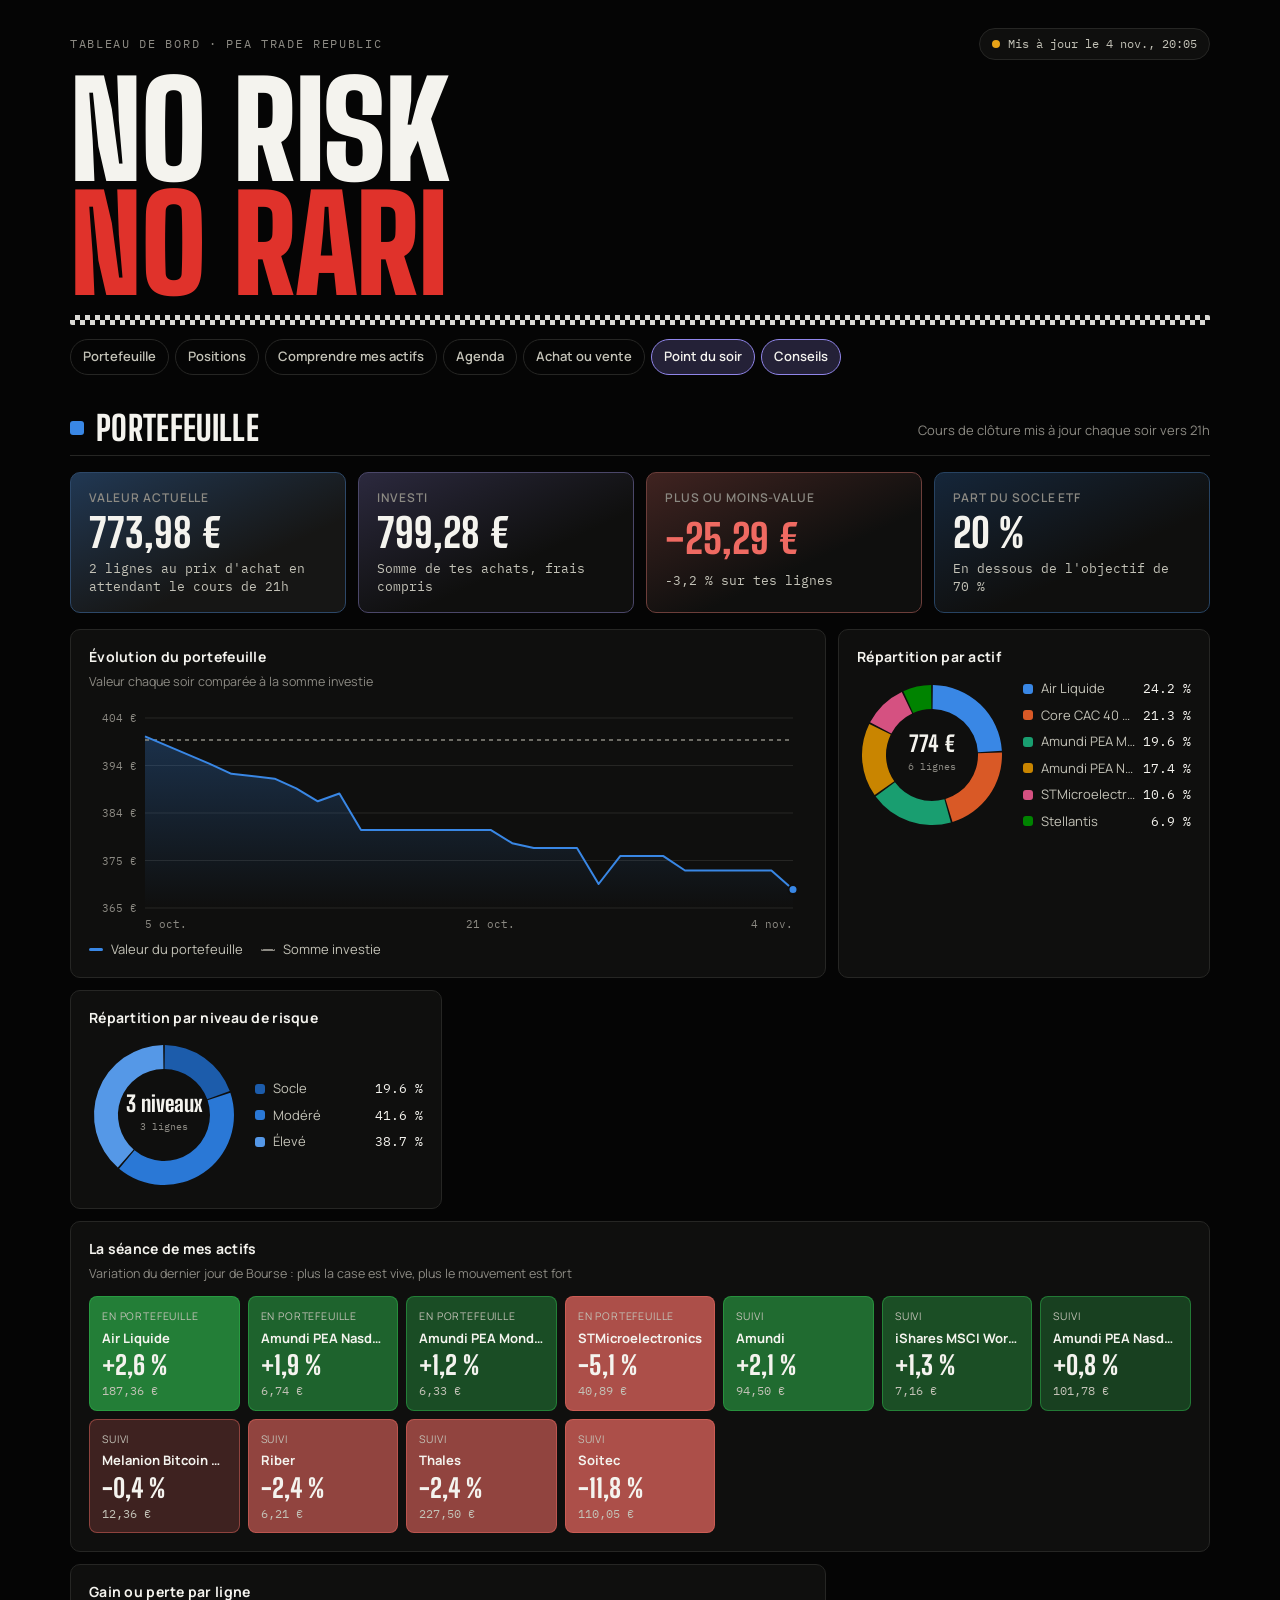
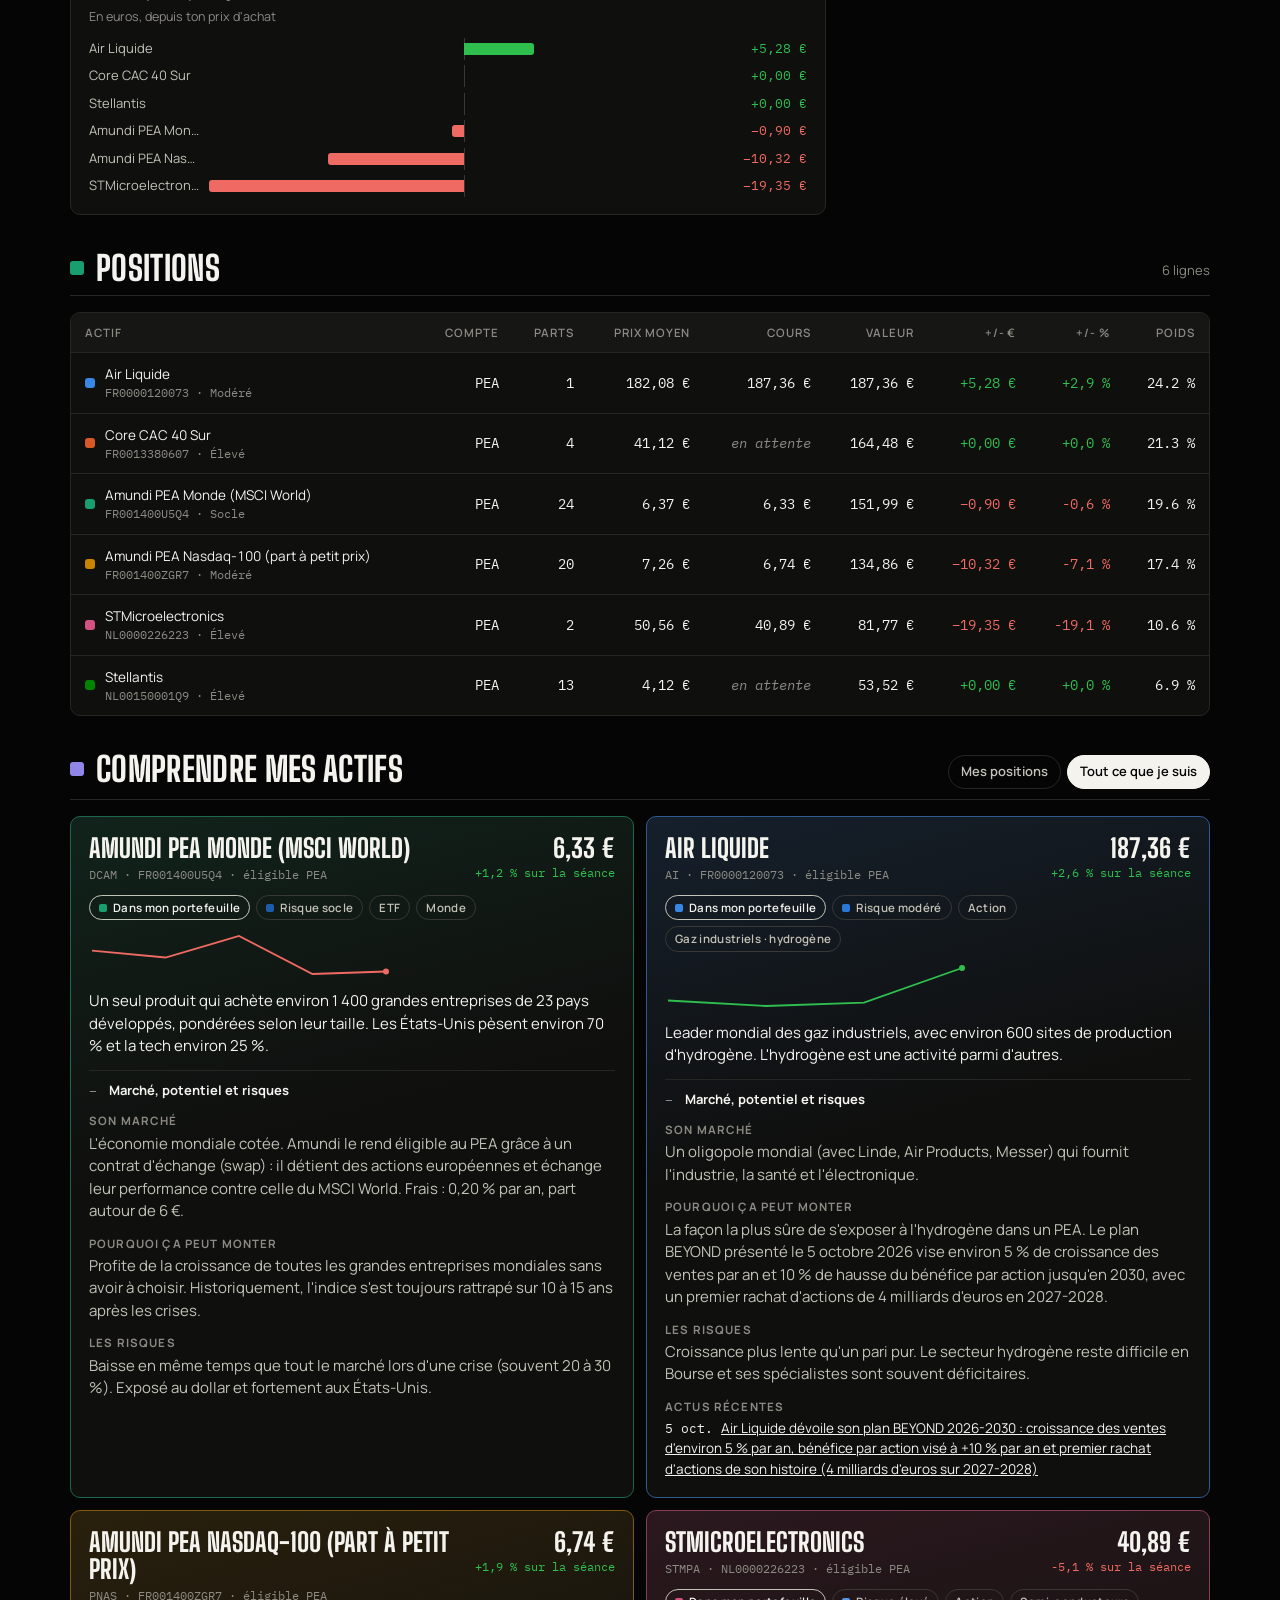
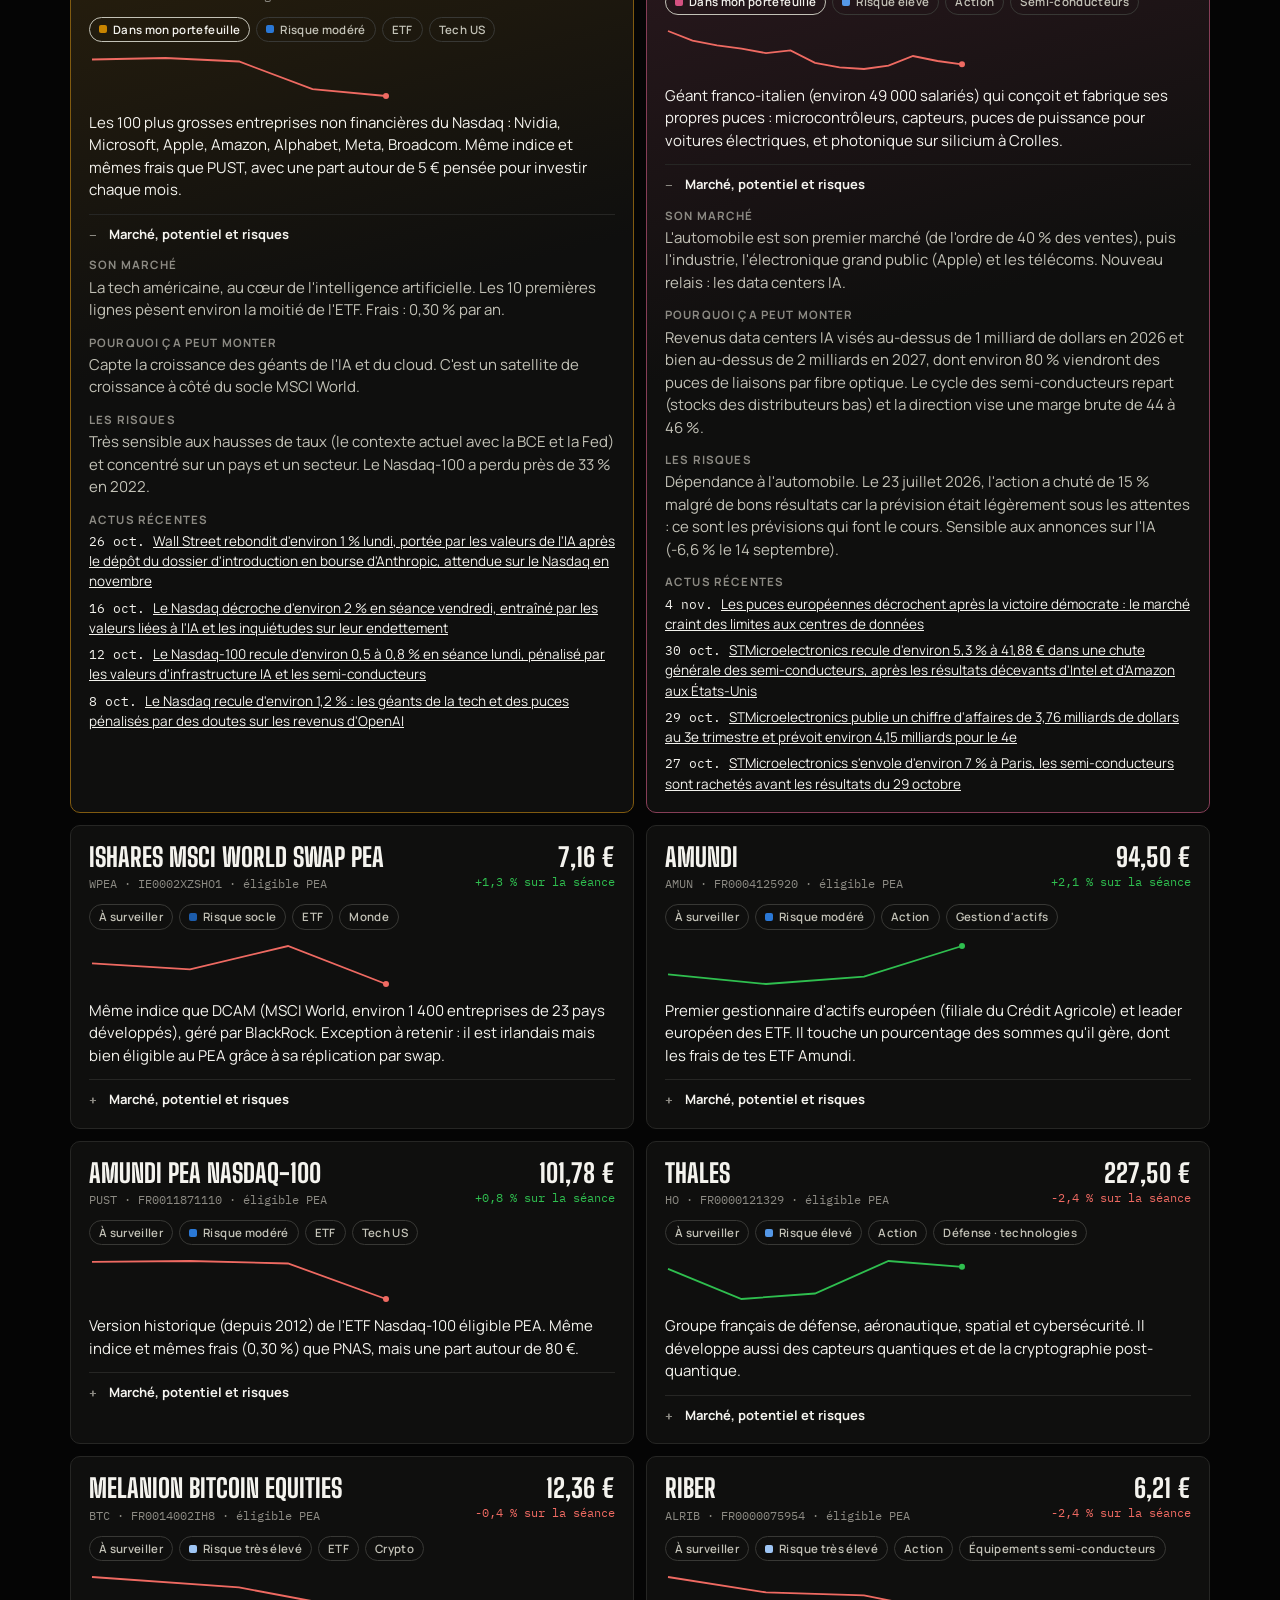
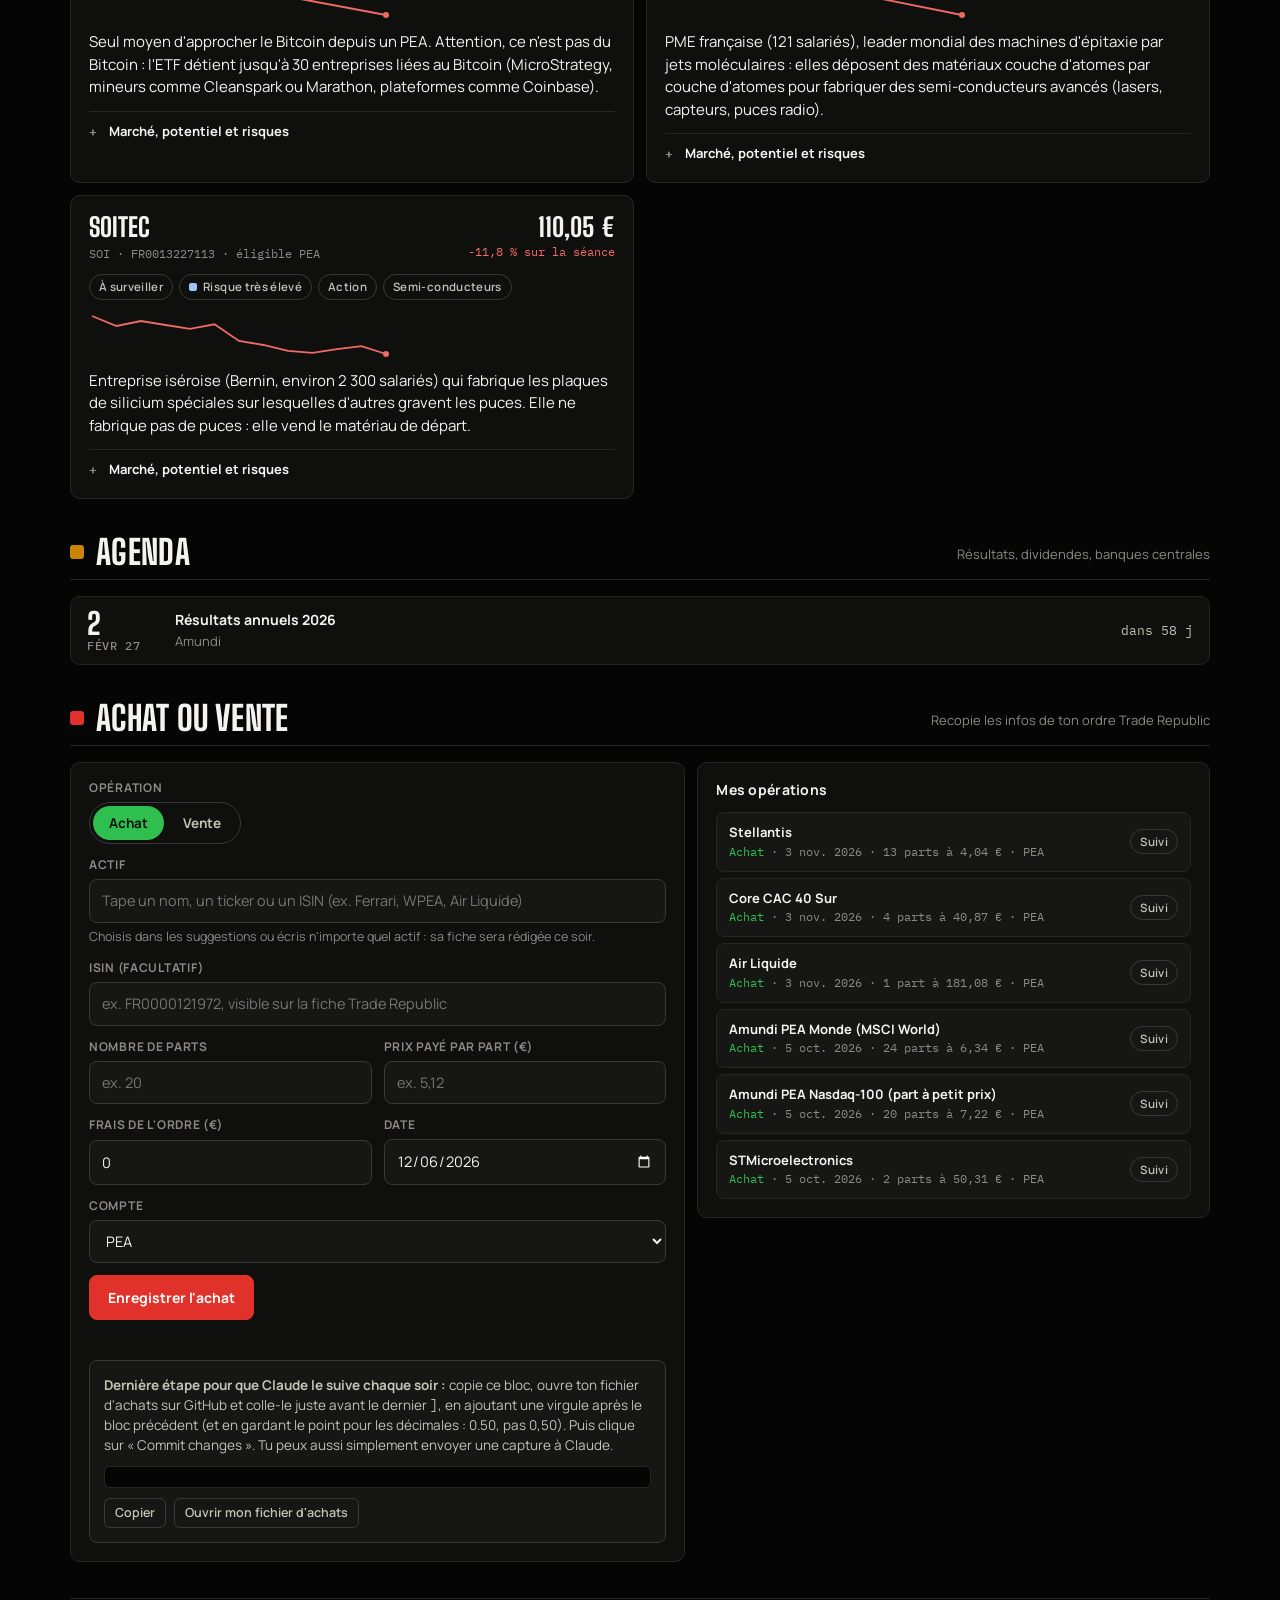
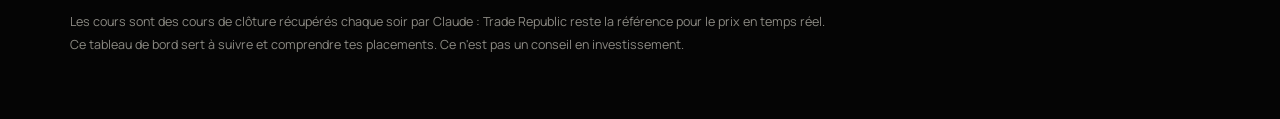
==== commit 0ea039a8: "Ajoute la page Conseils et le plan d'action Co-Authored-By: Claude Opus 5.5 <noreply@anthropic.com> " ====
--- a/index.html
+++ b/index.html
@@ -31,6 +31,7 @@
       <a href="#agenda">Agenda</a>
       <a href="#ajouter">Achat ou vente</a>
       <a class="nav-point" href="point.html">Point du soir</a>
+      <a class="nav-point" href="conseils.html">Conseils</a>
     </nav>
   </header>
 
